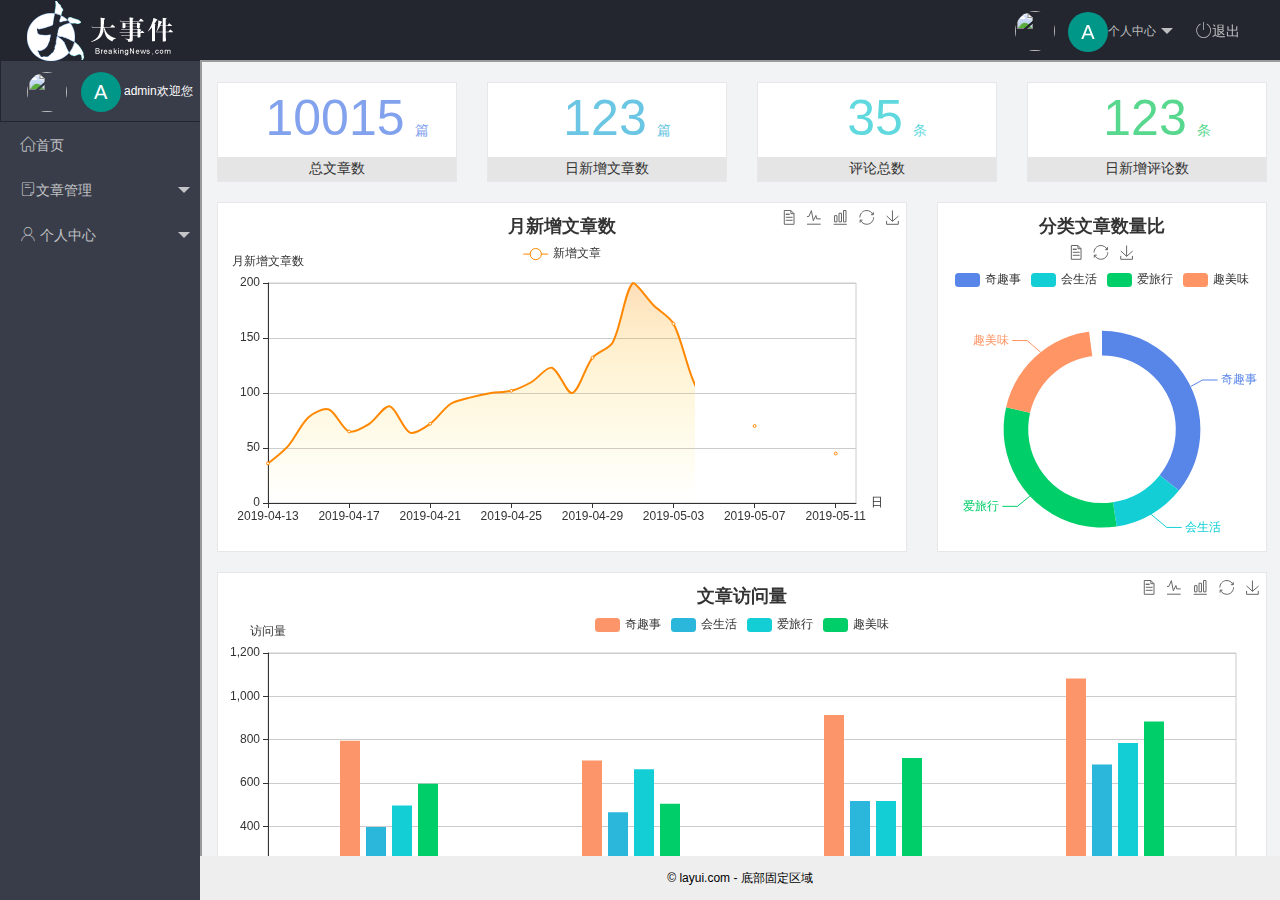
==== logined.html @ 342470a1 "第二天" ====
<!DOCTYPE html>
<html lang="en">

<head>
    <meta charset="UTF-8">
    <meta name="viewport" content="width=device-width, initial-scale=1.0">
    <title>Document</title>
    <link rel="stylesheet" href="/assets/lib/layui/css/layui.css">
    <link rel="stylesheet" href="/assets/css/index.css">
    <link rel="stylesheet" href="/assets/fonts/iconfont.css">
</head>

<body class="layui-layout-body">
    <div class="layui-layout layui-layout-admin">
        <div class="layui-header">
            <div class="layui-logo"><img src="/assets/images/logo.png" alt="" srcset=""></div>
            <!-- 头部区域（可配合layui已有的水平导航） -->
            <ul class="layui-nav layui-layout-right">
                <li class="layui-nav-item">
                    <a href="javascript:;" class="userinfo">
                        <img src="http://t.cn/RCzsdCq" class="layui-nav-img">
                        <span class="text-avtar">A</span>个人中心
                    </a>
                    <dl class="layui-nav-child">
                        <dd><a href="">基本资料</a></dd>
                        <dd><a href="">更改头像</a></dd>
                        <dd><a href="">更改密码</a></dd>
                    </dl>
                </li>
                <li class="layui-nav-item"><a class="btnEd" href="javascript:;"><span
                            class="iconfont icon-tuichu"></span>退出</a>
                </li>
            </ul>
        </div>

        <div class="layui-side layui-bg-black">
            <div class="layui-side-scroll">
                <!-- 个人信息 -->
                <div class="userinfo">
                    <img src="http://t.cn/RCzsdCq" class="layui-nav-img">
                    <span class="text-avtar">A</span>
                    <span class="welC">admin欢迎您</span>
                </div>
                <!-- 左侧导航区域（可配合layui已有的垂直导航） -->
                <ul class="layui-nav layui-nav-tree" lay-shrink="all">

                    <li class="layui-nav-item"><a href="/home/dashboard.html" target="fm"><span
                                class="iconfont icon-home"></span>首页</a>
                    </li>
                    <!-- layui-nav-itemed自动展开的类 -->
                    <li class="layui-nav-item">
                        <a class="" href="javascript:;"><span class="iconfont icon-16"></span>文章管理</a>
                        <dl class="layui-nav-child">
                            <dd><a href="javascript:;"><i class="layui-icon layui-icon-app"></i>文章类别</a></dd>
                            <dd><a href="javascript:;"><i class="layui-icon layui-icon-app"></i>文章列表</a></dd>
                            <dd><a href="javascript:;"><i class="layui-icon layui-icon-app"></i>发布文章</a></dd>
                        </dl>
                    </li>
                    <li class="layui-nav-item">
                        <a href="javascript:;"> <span class="iconfont icon-user"></span> 个人中心</a>
                        <dl class="layui-nav-child">
                            <dd><a href="javascript:;"><i class="layui-icon layui-icon-app"></i>基本资料</a></dd>
                            <dd><a href="javascript:;"><i class="layui-icon layui-icon-app"></i>更改头像</a></dd>
                            <dd><a href="javascript:;"><i class="layui-icon layui-icon-app"></i>重置密码</a></dd>
                        </dl>
                    </li>

                </ul>
            </div>
        </div>

        <div class="layui-body">
            <!-- 内容主体区域 -->
            <iframe class="ifname" src="/home/dashboard.html" name="fm"></iframe>
        </div>

        <div class="layui-footer">
            <!-- 底部固定区域 -->
            © layui.com - 底部固定区域
        </div>
    </div>
    <!--  -->
    <script src="/assets/lib/layui/layui.all.js"></script>
    <script src="/assets/lib/jquery.js"></script>
    <script src="/assets/js/baseApi.js"></script>
    <script src="/assets/js/index.js"></script>
</body>

</html>
---- assets/lib/layui/css/layui.css ----
/** layui-v2.5.5 MIT License By https://www.layui.com */
 .layui-inline,img{display:inline-block;vertical-align:middle}h1,h2,h3,h4,h5,h6{font-weight:400}.layui-edge,.layui-header,.layui-inline,.layui-main{position:relative}.layui-body,.layui-edge,.layui-elip{overflow:hidden}.layui-btn,.layui-edge,.layui-inline,img{vertical-align:middle}.layui-btn,.layui-disabled,.layui-icon,.layui-unselect{-moz-user-select:none;-webkit-user-select:none;-ms-user-select:none}.layui-elip,.layui-form-checkbox span,.layui-form-pane .layui-form-label{text-overflow:ellipsis;white-space:nowrap}.layui-breadcrumb,.layui-tree-btnGroup{visibility:hidden}blockquote,body,button,dd,div,dl,dt,form,h1,h2,h3,h4,h5,h6,input,li,ol,p,pre,td,textarea,th,ul{margin:0;padding:0;-webkit-tap-highlight-color:rgba(0,0,0,0)}a:active,a:hover{outline:0}img{border:none}li{list-style:none}table{border-collapse:collapse;border-spacing:0}h4,h5,h6{font-size:100%}button,input,optgroup,option,select,textarea{font-family:inherit;font-size:inherit;font-style:inherit;font-weight:inherit;outline:0}pre{white-space:pre-wrap;white-space:-moz-pre-wrap;white-space:-pre-wrap;white-space:-o-pre-wrap;word-wrap:break-word}body{line-height:24px;font:14px Helvetica Neue,Helvetica,PingFang SC,Tahoma,Arial,sans-serif}hr{height:1px;margin:10px 0;border:0;clear:both}a{color:#333;text-decoration:none}a:hover{color:#777}a cite{font-style:normal;*cursor:pointer}.layui-border-box,.layui-border-box *{box-sizing:border-box}.layui-box,.layui-box *{box-sizing:content-box}.layui-clear{clear:both;*zoom:1}.layui-clear:after{content:'\20';clear:both;*zoom:1;display:block;height:0}.layui-inline{*display:inline;*zoom:1}.layui-edge{display:inline-block;width:0;height:0;border-width:6px;border-style:dashed;border-color:transparent}.layui-edge-top{top:-4px;border-bottom-color:#999;border-bottom-style:solid}.layui-edge-right{border-left-color:#999;border-left-style:solid}.layui-edge-bottom{top:2px;border-top-color:#999;border-top-style:solid}.layui-edge-left{border-right-color:#999;border-right-style:solid}.layui-disabled,.layui-disabled:hover{color:#d2d2d2!important;cursor:not-allowed!important}.layui-circle{border-radius:100%}.layui-show{display:block!important}.layui-hide{display:none!important}@font-face{font-family:layui-icon;src:url(../font/iconfont.eot?v=250);src:url(../font/iconfont.eot?v=250#iefix) format('embedded-opentype'),url(../font/iconfont.woff2?v=250) format('woff2'),url(../font/iconfont.woff?v=250) format('woff'),url(../font/iconfont.ttf?v=250) format('truetype'),url(../font/iconfont.svg?v=250#layui-icon) format('svg')}.layui-icon{font-family:layui-icon!important;font-size:16px;font-style:normal;-webkit-font-smoothing:antialiased;-moz-osx-font-smoothing:grayscale}.layui-icon-reply-fill:before{content:"\e611"}.layui-icon-set-fill:before{content:"\e614"}.layui-icon-menu-fill:before{content:"\e60f"}.layui-icon-search:before{content:"\e615"}.layui-icon-share:before{content:"\e641"}.layui-icon-set-sm:before{content:"\e620"}.layui-icon-engine:before{content:"\e628"}.layui-icon-close:before{content:"\1006"}.layui-icon-close-fill:before{content:"\1007"}.layui-icon-chart-screen:before{content:"\e629"}.layui-icon-star:before{content:"\e600"}.layui-icon-circle-dot:before{content:"\e617"}.layui-icon-chat:before{content:"\e606"}.layui-icon-release:before{content:"\e609"}.layui-icon-list:before{content:"\e60a"}.layui-icon-chart:before{content:"\e62c"}.layui-icon-ok-circle:before{content:"\1005"}.layui-icon-layim-theme:before{content:"\e61b"}.layui-icon-table:before{content:"\e62d"}.layui-icon-right:before{content:"\e602"}.layui-icon-left:before{content:"\e603"}.layui-icon-cart-simple:before{content:"\e698"}.layui-icon-face-cry:before{content:"\e69c"}.layui-icon-face-smile:before{content:"\e6af"}.layui-icon-survey:before{content:"\e6b2"}.layui-icon-tree:before{content:"\e62e"}.layui-icon-upload-circle:before{content:"\e62f"}.layui-icon-add-circle:before{content:"\e61f"}.layui-icon-download-circle:before{content:"\e601"}.layui-icon-templeate-1:before{content:"\e630"}.layui-icon-util:before{content:"\e631"}.layui-icon-face-surprised:before{content:"\e664"}.layui-icon-edit:before{content:"\e642"}.layui-icon-speaker:before{content:"\e645"}.layui-icon-down:before{content:"\e61a"}.layui-icon-file:before{content:"\e621"}.layui-icon-layouts:before{content:"\e632"}.layui-icon-rate-half:before{content:"\e6c9"}.layui-icon-add-circle-fine:before{content:"\e608"}.layui-icon-prev-circle:before{content:"\e633"}.layui-icon-read:before{content:"\e705"}.layui-icon-404:before{content:"\e61c"}.layui-icon-carousel:before{content:"\e634"}.layui-icon-help:before{content:"\e607"}.layui-icon-code-circle:before{content:"\e635"}.layui-icon-water:before{content:"\e636"}.layui-icon-username:before{content:"\e66f"}.layui-icon-find-fill:before{content:"\e670"}.layui-icon-about:before{content:"\e60b"}.layui-icon-location:before{content:"\e715"}.layui-icon-up:before{content:"\e619"}.layui-icon-pause:before{content:"\e651"}.layui-icon-date:before{content:"\e637"}.layui-icon-layim-uploadfile:before{content:"\e61d"}.layui-icon-delete:before{content:"\e640"}.layui-icon-play:before{content:"\e652"}.layui-icon-top:before{content:"\e604"}.layui-icon-friends:before{content:"\e612"}.layui-icon-refresh-3:before{content:"\e9aa"}.layui-icon-ok:before{content:"\e605"}.layui-icon-layer:before{content:"\e638"}.layui-icon-face-smile-fine:before{content:"\e60c"}.layui-icon-dollar:before{content:"\e659"}.layui-icon-group:before{content:"\e613"}.layui-icon-layim-download:before{content:"\e61e"}.layui-icon-picture-fine:before{content:"\e60d"}.layui-icon-link:before{content:"\e64c"}.layui-icon-diamond:before{content:"\e735"}.layui-icon-log:before{content:"\e60e"}.layui-icon-rate-solid:before{content:"\e67a"}.layui-icon-fonts-del:before{content:"\e64f"}.layui-icon-unlink:before{content:"\e64d"}.layui-icon-fonts-clear:before{content:"\e639"}.layui-icon-triangle-r:before{content:"\e623"}.layui-icon-circle:before{content:"\e63f"}.layui-icon-radio:before{content:"\e643"}.layui-icon-align-center:before{content:"\e647"}.layui-icon-align-right:before{content:"\e648"}.layui-icon-align-left:before{content:"\e649"}.layui-icon-loading-1:before{content:"\e63e"}.layui-icon-return:before{content:"\e65c"}.layui-icon-fonts-strong:before{content:"\e62b"}.layui-icon-upload:before{content:"\e67c"}.layui-icon-dialogue:before{content:"\e63a"}.layui-icon-video:before{content:"\e6ed"}.layui-icon-headset:before{content:"\e6fc"}.layui-icon-cellphone-fine:before{content:"\e63b"}.layui-icon-add-1:before{content:"\e654"}.layui-icon-face-smile-b:before{content:"\e650"}.layui-icon-fonts-html:before{content:"\e64b"}.layui-icon-form:before{content:"\e63c"}.layui-icon-cart:before{content:"\e657"}.layui-icon-camera-fill:before{content:"\e65d"}.layui-icon-tabs:before{content:"\e62a"}.layui-icon-fonts-code:before{content:"\e64e"}.layui-icon-fire:before{content:"\e756"}.layui-icon-set:before{content:"\e716"}.layui-icon-fonts-u:before{content:"\e646"}.layui-icon-triangle-d:before{content:"\e625"}.layui-icon-tips:before{content:"\e702"}.layui-icon-picture:before{content:"\e64a"}.layui-icon-more-vertical:before{content:"\e671"}.layui-icon-flag:before{content:"\e66c"}.layui-icon-loading:before{content:"\e63d"}.layui-icon-fonts-i:before{content:"\e644"}.layui-icon-refresh-1:before{content:"\e666"}.layui-icon-rmb:before{content:"\e65e"}.layui-icon-home:before{content:"\e68e"}.layui-icon-user:before{content:"\e770"}.layui-icon-notice:before{content:"\e667"}.layui-icon-login-weibo:before{content:"\e675"}.layui-icon-voice:before{content:"\e688"}.layui-icon-upload-drag:before{content:"\e681"}.layui-icon-login-qq:before{content:"\e676"}.layui-icon-snowflake:before{content:"\e6b1"}.layui-icon-file-b:before{content:"\e655"}.layui-icon-template:before{content:"\e663"}.layui-icon-auz:before{content:"\e672"}.layui-icon-console:before{content:"\e665"}.layui-icon-app:before{content:"\e653"}.layui-icon-prev:before{content:"\e65a"}.layui-icon-website:before{content:"\e7ae"}.layui-icon-next:before{content:"\e65b"}.layui-icon-component:before{content:"\e857"}.layui-icon-more:before{content:"\e65f"}.layui-icon-login-wechat:before{content:"\e677"}.layui-icon-shrink-right:before{content:"\e668"}.layui-icon-spread-left:before{content:"\e66b"}.layui-icon-camera:before{content:"\e660"}.layui-icon-note:before{content:"\e66e"}.layui-icon-refresh:before{content:"\e669"}.layui-icon-female:before{content:"\e661"}.layui-icon-male:before{content:"\e662"}.layui-icon-password:before{content:"\e673"}.layui-icon-senior:before{content:"\e674"}.layui-icon-theme:before{content:"\e66a"}.layui-icon-tread:before{content:"\e6c5"}.layui-icon-praise:before{content:"\e6c6"}.layui-icon-star-fill:before{content:"\e658"}.layui-icon-rate:before{content:"\e67b"}.layui-icon-template-1:before{content:"\e656"}.layui-icon-vercode:before{content:"\e679"}.layui-icon-cellphone:before{content:"\e678"}.layui-icon-screen-full:before{content:"\e622"}.layui-icon-screen-restore:before{content:"\e758"}.layui-icon-cols:before{content:"\e610"}.layui-icon-export:before{content:"\e67d"}.layui-icon-print:before{content:"\e66d"}.layui-icon-slider:before{content:"\e714"}.layui-icon-addition:before{content:"\e624"}.layui-icon-subtraction:before{content:"\e67e"}.layui-icon-service:before{content:"\e626"}.layui-icon-transfer:before{content:"\e691"}.layui-main{width:1140px;margin:0 auto}.layui-header{z-index:1000;height:60px}.layui-header a:hover{transition:all .5s;-webkit-transition:all .5s}.layui-side{position:fixed;left:0;top:0;bottom:0;z-index:999;width:200px;overflow-x:hidden}.layui-side-scroll{position:relative;width:220px;height:100%;overflow-x:hidden}.layui-body{position:absolute;left:200px;right:0;top:0;bottom:0;z-index:998;width:auto;overflow-y:auto;box-sizing:border-box}.layui-layout-body{overflow:hidden}.layui-layout-admin .layui-header{background-color:#23262E}.layui-layout-admin .layui-side{top:60px;width:200px;overflow-x:hidden}.layui-layout-admin .layui-body{position:fixed;top:60px;bottom:44px}.layui-layout-admin .layui-main{width:auto;margin:0 15px}.layui-layout-admin .layui-footer{position:fixed;left:200px;right:0;bottom:0;height:44px;line-height:44px;padding:0 15px;background-color:#eee}.layui-layout-admin .layui-logo{position:absolute;left:0;top:0;width:200px;height:100%;line-height:60px;text-align:center;color:#009688;font-size:16px}.layui-layout-admin .layui-header .layui-nav{background:0 0}.layui-layout-left{position:absolute!important;left:200px;top:0}.layui-layout-right{position:absolute!important;right:0;top:0}.layui-container{position:relative;margin:0 auto;padding:0 15px;box-sizing:border-box}.layui-fluid{position:relative;margin:0 auto;padding:0 15px}.layui-row:after,.layui-row:before{content:'';display:block;clear:both}.layui-col-lg1,.layui-col-lg10,.layui-col-lg11,.layui-col-lg12,.layui-col-lg2,.layui-col-lg3,.layui-col-lg4,.layui-col-lg5,.layui-col-lg6,.layui-col-lg7,.layui-col-lg8,.layui-col-lg9,.layui-col-md1,.layui-col-md10,.layui-col-md11,.layui-col-md12,.layui-col-md2,.layui-col-md3,.layui-col-md4,.layui-col-md5,.layui-col-md6,.layui-col-md7,.layui-col-md8,.layui-col-md9,.layui-col-sm1,.layui-col-sm10,.layui-col-sm11,.layui-col-sm12,.layui-col-sm2,.layui-col-sm3,.layui-col-sm4,.layui-col-sm5,.layui-col-sm6,.layui-col-sm7,.layui-col-sm8,.layui-col-sm9,.layui-col-xs1,.layui-col-xs10,.layui-col-xs11,.layui-col-xs12,.layui-col-xs2,.layui-col-xs3,.layui-col-xs4,.layui-col-xs5,.layui-col-xs6,.layui-col-xs7,.layui-col-xs8,.layui-col-xs9{position:relative;display:block;box-sizing:border-box}.layui-col-xs1,.layui-col-xs10,.layui-col-xs11,.layui-col-xs12,.layui-col-xs2,.layui-col-xs3,.layui-col-xs4,.layui-col-xs5,.layui-col-xs6,.layui-col-xs7,.layui-col-xs8,.layui-col-xs9{float:left}.layui-col-xs1{width:8.33333333%}.layui-col-xs2{width:16.66666667%}.layui-col-xs3{width:25%}.layui-col-xs4{width:33.33333333%}.layui-col-xs5{width:41.66666667%}.layui-col-xs6{width:50%}.layui-col-xs7{width:58.33333333%}.layui-col-xs8{width:66.66666667%}.layui-col-xs9{width:75%}.layui-col-xs10{width:83.33333333%}.layui-col-xs11{width:91.66666667%}.layui-col-xs12{width:100%}.layui-col-xs-offset1{margin-left:8.33333333%}.layui-col-xs-offset2{margin-left:16.66666667%}.layui-col-xs-offset3{margin-left:25%}.layui-col-xs-offset4{margin-left:33.33333333%}.layui-col-xs-offset5{margin-left:41.66666667%}.layui-col-xs-offset6{margin-left:50%}.layui-col-xs-offset7{margin-left:58.33333333%}.layui-col-xs-offset8{margin-left:66.66666667%}.layui-col-xs-offset9{margin-left:75%}.layui-col-xs-offset10{margin-left:83.33333333%}.layui-col-xs-offset11{margin-left:91.66666667%}.layui-col-xs-offset12{margin-left:100%}@media screen and (max-width:768px){.layui-hide-xs{display:none!important}.layui-show-xs-block{display:block!important}.layui-show-xs-inline{display:inline!important}.layui-show-xs-inline-block{display:inline-block!important}}@media screen and (min-width:768px){.layui-container{width:750px}.layui-hide-sm{display:none!important}.layui-show-sm-block{display:block!important}.layui-show-sm-inline{display:inline!important}.layui-show-sm-inline-block{display:inline-block!important}.layui-col-sm1,.layui-col-sm10,.layui-col-sm11,.layui-col-sm12,.layui-col-sm2,.layui-col-sm3,.layui-col-sm4,.layui-col-sm5,.layui-col-sm6,.layui-col-sm7,.layui-col-sm8,.layui-col-sm9{float:left}.layui-col-sm1{width:8.33333333%}.layui-col-sm2{width:16.66666667%}.layui-col-sm3{width:25%}.layui-col-sm4{width:33.33333333%}.layui-col-sm5{width:41.66666667%}.layui-col-sm6{width:50%}.layui-col-sm7{width:58.33333333%}.layui-col-sm8{width:66.66666667%}.layui-col-sm9{width:75%}.layui-col-sm10{width:83.33333333%}.layui-col-sm11{width:91.66666667%}.layui-col-sm12{width:100%}.layui-col-sm-offset1{margin-left:8.33333333%}.layui-col-sm-offset2{margin-left:16.66666667%}.layui-col-sm-offset3{margin-left:25%}.layui-col-sm-offset4{margin-left:33.33333333%}.layui-col-sm-offset5{margin-left:41.66666667%}.layui-col-sm-offset6{margin-left:50%}.layui-col-sm-offset7{margin-left:58.33333333%}.layui-col-sm-offset8{margin-left:66.66666667%}.layui-col-sm-offset9{margin-left:75%}.layui-col-sm-offset10{margin-left:83.33333333%}.layui-col-sm-offset11{margin-left:91.66666667%}.layui-col-sm-offset12{margin-left:100%}}@media screen and (min-width:992px){.layui-container{width:970px}.layui-hide-md{display:none!important}.layui-show-md-block{display:block!important}.layui-show-md-inline{display:inline!important}.layui-show-md-inline-block{display:inline-block!important}.layui-col-md1,.layui-col-md10,.layui-col-md11,.layui-col-md12,.layui-col-md2,.layui-col-md3,.layui-col-md4,.layui-col-md5,.layui-col-md6,.layui-col-md7,.layui-col-md8,.layui-col-md9{float:left}.layui-col-md1{width:8.33333333%}.layui-col-md2{width:16.66666667%}.layui-col-md3{width:25%}.layui-col-md4{width:33.33333333%}.layui-col-md5{width:41.66666667%}.layui-col-md6{width:50%}.layui-col-md7{width:58.33333333%}.layui-col-md8{width:66.66666667%}.layui-col-md9{width:75%}.layui-col-md10{width:83.33333333%}.layui-col-md11{width:91.66666667%}.layui-col-md12{width:100%}.layui-col-md-offset1{margin-left:8.33333333%}.layui-col-md-offset2{margin-left:16.66666667%}.layui-col-md-offset3{margin-left:25%}.layui-col-md-offset4{margin-left:33.33333333%}.layui-col-md-offset5{margin-left:41.66666667%}.layui-col-md-offset6{margin-left:50%}.layui-col-md-offset7{margin-left:58.33333333%}.layui-col-md-offset8{margin-left:66.66666667%}.layui-col-md-offset9{margin-left:75%}.layui-col-md-offset10{margin-left:83.33333333%}.layui-col-md-offset11{margin-left:91.66666667%}.layui-col-md-offset12{margin-left:100%}}@media screen and (min-width:1200px){.layui-container{width:1170px}.layui-hide-lg{display:none!important}.layui-show-lg-block{display:block!important}.layui-show-lg-inline{display:inline!important}.layui-show-lg-inline-block{display:inline-block!important}.layui-col-lg1,.layui-col-lg10,.layui-col-lg11,.layui-col-lg12,.layui-col-lg2,.layui-col-lg3,.layui-col-lg4,.layui-col-lg5,.layui-col-lg6,.layui-col-lg7,.layui-col-lg8,.layui-col-lg9{float:left}.layui-col-lg1{width:8.33333333%}.layui-col-lg2{width:16.66666667%}.layui-col-lg3{width:25%}.layui-col-lg4{width:33.33333333%}.layui-col-lg5{width:41.66666667%}.layui-col-lg6{width:50%}.layui-col-lg7{width:58.33333333%}.layui-col-lg8{width:66.66666667%}.layui-col-lg9{width:75%}.layui-col-lg10{width:83.33333333%}.layui-col-lg11{width:91.66666667%}.layui-col-lg12{width:100%}.layui-col-lg-offset1{margin-left:8.33333333%}.layui-col-lg-offset2{margin-left:16.66666667%}.layui-col-lg-offset3{margin-left:25%}.layui-col-lg-offset4{margin-left:33.33333333%}.layui-col-lg-offset5{margin-left:41.66666667%}.layui-col-lg-offset6{margin-left:50%}.layui-col-lg-offset7{margin-left:58.33333333%}.layui-col-lg-offset8{margin-left:66.66666667%}.layui-col-lg-offset9{margin-left:75%}.layui-col-lg-offset10{margin-left:83.33333333%}.layui-col-lg-offset11{margin-left:91.66666667%}.layui-col-lg-offset12{margin-left:100%}}.layui-col-space1{margin:-.5px}.layui-col-space1>*{padding:.5px}.layui-col-space3{margin:-1.5px}.layui-col-space3>*{padding:1.5px}.layui-col-space5{margin:-2.5px}.layui-col-space5>*{padding:2.5px}.layui-col-space8{margin:-3.5px}.layui-col-space8>*{padding:3.5px}.layui-col-space10{margin:-5px}.layui-col-space10>*{padding:5px}.layui-col-space12{margin:-6px}.layui-col-space12>*{padding:6px}.layui-col-space15{margin:-7.5px}.layui-col-space15>*{padding:7.5px}.layui-col-space18{margin:-9px}.layui-col-space18>*{padding:9px}.layui-col-space20{margin:-10px}.layui-col-space20>*{padding:10px}.layui-col-space22{margin:-11px}.layui-col-space22>*{padding:11px}.layui-col-space25{margin:-12.5px}.layui-col-space25>*{padding:12.5px}.layui-col-space30{margin:-15px}.layui-col-space30>*{padding:15px}.layui-btn,.layui-input,.layui-select,.layui-textarea,.layui-upload-button{outline:0;-webkit-appearance:none;transition:all .3s;-webkit-transition:all .3s;box-sizing:border-box}.layui-elem-quote{margin-bottom:10px;padding:15px;line-height:22px;border-left:5px solid #009688;border-radius:0 2px 2px 0;background-color:#f2f2f2}.layui-quote-nm{border-style:solid;border-width:1px 1px 1px 5px;background:0 0}.layui-elem-field{margin-bottom:10px;padding:0;border-width:1px;border-style:solid}.layui-elem-field legend{margin-left:20px;padding:0 10px;font-size:20px;font-weight:300}.layui-field-title{margin:10px 0 20px;border-width:1px 0 0}.layui-field-box{padding:10px 15px}.layui-field-title .layui-field-box{padding:10px 0}.layui-progress{position:relative;height:6px;border-radius:20px;background-color:#e2e2e2}.layui-progress-bar{position:absolute;left:0;top:0;width:0;max-width:100%;height:6px;border-radius:20px;text-align:right;background-color:#5FB878;transition:all .3s;-webkit-transition:all .3s}.layui-progress-big,.layui-progress-big .layui-progress-bar{height:18px;line-height:18px}.layui-progress-text{position:relative;top:-20px;line-height:18px;font-size:12px;color:#666}.layui-progress-big .layui-progress-text{position:static;padding:0 10px;color:#fff}.layui-collapse{border-width:1px;border-style:solid;border-radius:2px}.layui-colla-content,.layui-colla-item{border-top-width:1px;border-top-style:solid}.layui-colla-item:first-child{border-top:none}.layui-colla-title{position:relative;height:42px;line-height:42px;padding:0 15px 0 35px;color:#333;background-color:#f2f2f2;cursor:pointer;font-size:14px;overflow:hidden}.layui-colla-content{display:none;padding:10px 15px;line-height:22px;color:#666}.layui-colla-icon{position:absolute;left:15px;top:0;font-size:14px}.layui-card{margin-bottom:15px;border-radius:2px;background-color:#fff;box-shadow:0 1px 2px 0 rgba(0,0,0,.05)}.layui-card:last-child{margin-bottom:0}.layui-card-header{position:relative;height:42px;line-height:42px;padding:0 15px;border-bottom:1px solid #f6f6f6;color:#333;border-radius:2px 2px 0 0;font-size:14px}.layui-bg-black,.layui-bg-blue,.layui-bg-cyan,.layui-bg-green,.layui-bg-orange,.layui-bg-red{color:#fff!important}.layui-card-body{position:relative;padding:10px 15px;line-height:24px}.layui-card-body[pad15]{padding:15px}.layui-card-body[pad20]{padding:20px}.layui-card-body .layui-table{margin:5px 0}.layui-card .layui-tab{margin:0}.layui-panel-window{position:relative;padding:15px;border-radius:0;border-top:5px solid #E6E6E6;background-color:#fff}.layui-auxiliar-moving{position:fixed;left:0;right:0;top:0;bottom:0;width:100%;height:100%;background:0 0;z-index:9999999999}.layui-form-label,.layui-form-mid,.layui-form-select,.layui-input-block,.layui-input-inline,.layui-textarea{position:relative}.layui-bg-red{background-color:#FF5722!important}.layui-bg-orange{background-color:#FFB800!important}.layui-bg-green{background-color:#009688!important}.layui-bg-cyan{background-color:#2F4056!important}.layui-bg-blue{background-color:#1E9FFF!important}.layui-bg-black{background-color:#393D49!important}.layui-bg-gray{background-color:#eee!important;color:#666!important}.layui-badge-rim,.layui-colla-content,.layui-colla-item,.layui-collapse,.layui-elem-field,.layui-form-pane .layui-form-item[pane],.layui-form-pane .layui-form-label,.layui-input,.layui-layedit,.layui-layedit-tool,.layui-quote-nm,.layui-select,.layui-tab-bar,.layui-tab-card,.layui-tab-title,.layui-tab-title .layui-this:after,.layui-textarea{border-color:#e6e6e6}.layui-timeline-item:before,hr{background-color:#e6e6e6}.layui-text{line-height:22px;font-size:14px;color:#666}.layui-text h1,.layui-text h2,.layui-text h3{font-weight:500;color:#333}.layui-text h1{font-size:30px}.layui-text h2{font-size:24px}.layui-text h3{font-size:18px}.layui-text a:not(.layui-btn){color:#01AAED}.layui-text a:not(.layui-btn):hover{text-decoration:underline}.layui-text ul{padding:5px 0 5px 15px}.layui-text ul li{margin-top:5px;list-style-type:disc}.layui-text em,.layui-word-aux{color:#999!important;padding:0 5px!important}.layui-btn{display:inline-block;height:38px;line-height:38px;padding:0 18px;background-color:#009688;color:#fff;white-space:nowrap;text-align:center;font-size:14px;border:none;border-radius:2px;cursor:pointer}.layui-btn:hover{opacity:.8;filter:alpha(opacity=80);color:#fff}.layui-btn:active{opacity:1;filter:alpha(opacity=100)}.layui-btn+.layui-btn{margin-left:10px}.layui-btn-container{font-size:0}.layui-btn-container .layui-btn{margin-right:10px;margin-bottom:10px}.layui-btn-container .layui-btn+.layui-btn{margin-left:0}.layui-table .layui-btn-container .layui-btn{margin-bottom:9px}.layui-btn-radius{border-radius:100px}.layui-btn .layui-icon{margin-right:3px;font-size:18px;vertical-align:bottom;vertical-align:middle\9}.layui-btn-primary{border:1px solid #C9C9C9;background-color:#fff;color:#555}.layui-btn-primary:hover{border-color:#009688;color:#333}.layui-btn-normal{background-color:#1E9FFF}.layui-btn-warm{background-color:#FFB800}.layui-btn-danger{background-color:#FF5722}.layui-btn-checked{background-color:#5FB878}.layui-btn-disabled,.layui-btn-disabled:active,.layui-btn-disabled:hover{border:1px solid #e6e6e6;background-color:#FBFBFB;color:#C9C9C9;cursor:not-allowed;opacity:1}.layui-btn-lg{height:44px;line-height:44px;padding:0 25px;font-size:16px}.layui-btn-sm{height:30px;line-height:30px;padding:0 10px;font-size:12px}.layui-btn-sm i{font-size:16px!important}.layui-btn-xs{height:22px;line-height:22px;padding:0 5px;font-size:12px}.layui-btn-xs i{font-size:14px!important}.layui-btn-group{display:inline-block;vertical-align:middle;font-size:0}.layui-btn-group .layui-btn{margin-left:0!important;margin-right:0!important;border-left:1px solid rgba(255,255,255,.5);border-radius:0}.layui-btn-group .layui-btn-primary{border-left:none}.layui-btn-group .layui-btn-primary:hover{border-color:#C9C9C9;color:#009688}.layui-btn-group .layui-btn:first-child{border-left:none;border-radius:2px 0 0 2px}.layui-btn-group .layui-btn-primary:first-child{border-left:1px solid #c9c9c9}.layui-btn-group .layui-btn:last-child{border-radius:0 2px 2px 0}.layui-btn-group .layui-btn+.layui-btn{margin-left:0}.layui-btn-group+.layui-btn-group{margin-left:10px}.layui-btn-fluid{width:100%}.layui-input,.layui-select,.layui-textarea{height:38px;line-height:1.3;line-height:38px\9;border-width:1px;border-style:solid;background-color:#fff;border-radius:2px}.layui-input::-webkit-input-placeholder,.layui-select::-webkit-input-placeholder,.layui-textarea::-webkit-input-placeholder{line-height:1.3}.layui-input,.layui-textarea{display:block;width:100%;padding-left:10px}.layui-input:hover,.layui-textarea:hover{border-color:#D2D2D2!important}.layui-input:focus,.layui-textarea:focus{border-color:#C9C9C9!important}.layui-textarea{min-height:100px;height:auto;line-height:20px;padding:6px 10px;resize:vertical}.layui-select{padding:0 10px}.layui-form input[type=checkbox],.layui-form input[type=radio],.layui-form select{display:none}.layui-form [lay-ignore]{display:initial}.layui-form-item{margin-bottom:15px;clear:both;*zoom:1}.layui-form-item:after{content:'\20';clear:both;*zoom:1;display:block;height:0}.layui-form-label{float:left;display:block;padding:9px 15px;width:80px;font-weight:400;line-height:20px;text-align:right}.layui-form-label-col{display:block;float:none;padding:9px 0;line-height:20px;text-align:left}.layui-form-item .layui-inline{margin-bottom:5px;margin-right:10px}.layui-input-block{margin-left:110px;min-height:36px}.layui-input-inline{display:inline-block;vertical-align:middle}.layui-form-item .layui-input-inline{float:left;width:190px;margin-right:10px}.layui-form-text .layui-input-inline{width:auto}.layui-form-mid{float:left;display:block;padding:9px 0!important;line-height:20px;margin-right:10px}.layui-form-danger+.layui-form-select .layui-input,.layui-form-danger:focus{border-color:#FF5722!important}.layui-form-select .layui-input{padding-right:30px;cursor:pointer}.layui-form-select .layui-edge{position:absolute;right:10px;top:50%;margin-top:-3px;cursor:pointer;border-width:6px;border-top-color:#c2c2c2;border-top-style:solid;transition:all .3s;-webkit-transition:all .3s}.layui-form-select dl{display:none;position:absolute;left:0;top:42px;padding:5px 0;z-index:899;min-width:100%;border:1px solid #d2d2d2;max-height:300px;overflow-y:auto;background-color:#fff;border-radius:2px;box-shadow:0 2px 4px rgba(0,0,0,.12);box-sizing:border-box}.layui-form-select dl dd,.layui-form-select dl dt{padding:0 10px;line-height:36px;white-space:nowrap;overflow:hidden;text-overflow:ellipsis}.layui-form-select dl dt{font-size:12px;color:#999}.layui-form-select dl dd{cursor:pointer}.layui-form-select dl dd:hover{background-color:#f2f2f2;-webkit-transition:.5s all;transition:.5s all}.layui-form-select .layui-select-group dd{padding-left:20px}.layui-form-select dl dd.layui-select-tips{padding-left:10px!important;color:#999}.layui-form-select dl dd.layui-this{background-color:#5FB878;color:#fff}.layui-form-checkbox,.layui-form-select dl dd.layui-disabled{background-color:#fff}.layui-form-selected dl{display:block}.layui-form-checkbox,.layui-form-checkbox *,.layui-form-switch{display:inline-block;vertical-align:middle}.layui-form-selected .layui-edge{margin-top:-9px;-webkit-transform:rotate(180deg);transform:rotate(180deg);margin-top:-3px\9}:root .layui-form-selected .layui-edge{margin-top:-9px\0/IE9}.layui-form-selectup dl{top:auto;bottom:42px}.layui-select-none{margin:5px 0;text-align:center;color:#999}.layui-select-disabled .layui-disabled{border-color:#eee!important}.layui-select-disabled .layui-edge{border-top-color:#d2d2d2}.layui-form-checkbox{position:relative;height:30px;line-height:30px;margin-right:10px;padding-right:30px;cursor:pointer;font-size:0;-webkit-transition:.1s linear;transition:.1s linear;box-sizing:border-box}.layui-form-checkbox span{padding:0 10px;height:100%;font-size:14px;border-radius:2px 0 0 2px;background-color:#d2d2d2;color:#fff;overflow:hidden}.layui-form-checkbox:hover span{background-color:#c2c2c2}.layui-form-checkbox i{position:absolute;right:0;top:0;width:30px;height:28px;border:1px solid #d2d2d2;border-left:none;border-radius:0 2px 2px 0;color:#fff;font-size:20px;text-align:center}.layui-form-checkbox:hover i{border-color:#c2c2c2;color:#c2c2c2}.layui-form-checked,.layui-form-checked:hover{border-color:#5FB878}.layui-form-checked span,.layui-form-checked:hover span{background-color:#5FB878}.layui-form-checked i,.layui-form-checked:hover i{color:#5FB878}.layui-form-item .layui-form-checkbox{margin-top:4px}.layui-form-checkbox[lay-skin=primary]{height:auto!important;line-height:normal!important;min-width:18px;min-height:18px;border:none!important;margin-right:0;padding-left:28px;padding-right:0;background:0 0}.layui-form-checkbox[lay-skin=primary] span{padding-left:0;padding-right:15px;line-height:18px;background:0 0;color:#666}.layui-form-checkbox[lay-skin=primary] i{right:auto;left:0;width:16px;height:16px;line-height:16px;border:1px solid #d2d2d2;font-size:12px;border-radius:2px;background-color:#fff;-webkit-transition:.1s linear;transition:.1s linear}.layui-form-checkbox[lay-skin=primary]:hover i{border-color:#5FB878;color:#fff}.layui-form-checked[lay-skin=primary] i{border-color:#5FB878!important;background-color:#5FB878;color:#fff}.layui-checkbox-disbaled[lay-skin=primary] span{background:0 0!important;color:#c2c2c2}.layui-checkbox-disbaled[lay-skin=primary]:hover i{border-color:#d2d2d2}.layui-form-item .layui-form-checkbox[lay-skin=primary]{margin-top:10px}.layui-form-switch{position:relative;height:22px;line-height:22px;min-width:35px;padding:0 5px;margin-top:8px;border:1px solid #d2d2d2;border-radius:20px;cursor:pointer;background-color:#fff;-webkit-transition:.1s linear;transition:.1s linear}.layui-form-switch i{position:absolute;left:5px;top:3px;width:16px;height:16px;border-radius:20px;background-color:#d2d2d2;-webkit-transition:.1s linear;transition:.1s linear}.layui-form-switch em{position:relative;top:0;width:25px;margin-left:21px;padding:0!important;text-align:center!important;color:#999!important;font-style:normal!important;font-size:12px}.layui-form-onswitch{border-color:#5FB878;background-color:#5FB878}.layui-checkbox-disbaled,.layui-checkbox-disbaled i{border-color:#e2e2e2!important}.layui-form-onswitch i{left:100%;margin-left:-21px;background-color:#fff}.layui-form-onswitch em{margin-left:5px;margin-right:21px;color:#fff!important}.layui-checkbox-disbaled span{background-color:#e2e2e2!important}.layui-checkbox-disbaled:hover i{color:#fff!important}[lay-radio]{display:none}.layui-form-radio,.layui-form-radio *{display:inline-block;vertical-align:middle}.layui-form-radio{line-height:28px;margin:6px 10px 0 0;padding-right:10px;cursor:pointer;font-size:0}.layui-form-radio *{font-size:14px}.layui-form-radio>i{margin-right:8px;font-size:22px;color:#c2c2c2}.layui-form-radio>i:hover,.layui-form-radioed>i{color:#5FB878}.layui-radio-disbaled>i{color:#e2e2e2!important}.layui-form-pane .layui-form-label{width:110px;padding:8px 15px;height:38px;line-height:20px;border-width:1px;border-style:solid;border-radius:2px 0 0 2px;text-align:center;background-color:#FBFBFB;overflow:hidden;box-sizing:border-box}.layui-form-pane .layui-input-inline{margin-left:-1px}.layui-form-pane .layui-input-block{margin-left:110px;left:-1px}.layui-form-pane .layui-input{border-radius:0 2px 2px 0}.layui-form-pane .layui-form-text .layui-form-label{float:none;width:100%;border-radius:2px;box-sizing:border-box;text-align:left}.layui-form-pane .layui-form-text .layui-input-inline{display:block;margin:0;top:-1px;clear:both}.layui-form-pane .layui-form-text .layui-input-block{margin:0;left:0;top:-1px}.layui-form-pane .layui-form-text .layui-textarea{min-height:100px;border-radius:0 0 2px 2px}.layui-form-pane .layui-form-checkbox{margin:4px 0 4px 10px}.layui-form-pane .layui-form-radio,.layui-form-pane .layui-form-switch{margin-top:6px;margin-left:10px}.layui-form-pane .layui-form-item[pane]{position:relative;border-width:1px;border-style:solid}.layui-form-pane .layui-form-item[pane] .layui-form-label{position:absolute;left:0;top:0;height:100%;border-width:0 1px 0 0}.layui-form-pane .layui-form-item[pane] .layui-input-inline{margin-left:110px}@media screen and (max-width:450px){.layui-form-item .layui-form-label{text-overflow:ellipsis;overflow:hidden;white-space:nowrap}.layui-form-item .layui-inline{display:block;margin-right:0;margin-bottom:20px;clear:both}.layui-form-item .layui-inline:after{content:'\20';clear:both;display:block;height:0}.layui-form-item .layui-input-inline{display:block;float:none;left:-3px;width:auto;margin:0 0 10px 112px}.layui-form-item .layui-input-inline+.layui-form-mid{margin-left:110px;top:-5px;padding:0}.layui-form-item .layui-form-checkbox{margin-right:5px;margin-bottom:5px}}.layui-layedit{border-width:1px;border-style:solid;border-radius:2px}.layui-layedit-tool{padding:3px 5px;border-bottom-width:1px;border-bottom-style:solid;font-size:0}.layedit-tool-fixed{position:fixed;top:0;border-top:1px solid #e2e2e2}.layui-layedit-tool .layedit-tool-mid,.layui-layedit-tool .layui-icon{display:inline-block;vertical-align:middle;text-align:center;font-size:14px}.layui-layedit-tool .layui-icon{position:relative;width:32px;height:30px;line-height:30px;margin:3px 5px;color:#777;cursor:pointer;border-radius:2px}.layui-layedit-tool .layui-icon:hover{color:#393D49}.layui-layedit-tool .layui-icon:active{color:#000}.layui-layedit-tool .layedit-tool-active{background-color:#e2e2e2;color:#000}.layui-layedit-tool .layui-disabled,.layui-layedit-tool .layui-disabled:hover{color:#d2d2d2;cursor:not-allowed}.layui-layedit-tool .layedit-tool-mid{width:1px;height:18px;margin:0 10px;background-color:#d2d2d2}.layedit-tool-html{width:50px!important;font-size:30px!important}.layedit-tool-b,.layedit-tool-code,.layedit-tool-help{font-size:16px!important}.layedit-tool-d,.layedit-tool-face,.layedit-tool-image,.layedit-tool-unlink{font-size:18px!important}.layedit-tool-image input{position:absolute;font-size:0;left:0;top:0;width:100%;height:100%;opacity:.01;filter:Alpha(opacity=1);cursor:pointer}.layui-layedit-iframe iframe{display:block;width:100%}#LAY_layedit_code{overflow:hidden}.layui-laypage{display:inline-block;*display:inline;*zoom:1;vertical-align:middle;margin:10px 0;font-size:0}.layui-laypage>a:first-child,.layui-laypage>a:first-child em{border-radius:2px 0 0 2px}.layui-laypage>a:last-child,.layui-laypage>a:last-child em{border-radius:0 2px 2px 0}.layui-laypage>:first-child{margin-left:0!important}.layui-laypage>:last-child{margin-right:0!important}.layui-laypage a,.layui-laypage button,.layui-laypage input,.layui-laypage select,.layui-laypage span{border:1px solid #e2e2e2}.layui-laypage a,.layui-laypage span{display:inline-block;*display:inline;*zoom:1;vertical-align:middle;padding:0 15px;height:28px;line-height:28px;margin:0 -1px 5px 0;background-color:#fff;color:#333;font-size:12px}.layui-flow-more a *,.layui-laypage input,.layui-table-view select[lay-ignore]{display:inline-block}.layui-laypage a:hover{color:#009688}.layui-laypage em{font-style:normal}.layui-laypage .layui-laypage-spr{color:#999;font-weight:700}.layui-laypage a{text-decoration:none}.layui-laypage .layui-laypage-curr{position:relative}.layui-laypage .layui-laypage-curr em{position:relative;color:#fff}.layui-laypage .layui-laypage-curr .layui-laypage-em{position:absolute;left:-1px;top:-1px;padding:1px;width:100%;height:100%;background-color:#009688}.layui-laypage-em{border-radius:2px}.layui-laypage-next em,.layui-laypage-prev em{font-family:Sim sun;font-size:16px}.layui-laypage .layui-laypage-count,.layui-laypage .layui-laypage-limits,.layui-laypage .layui-laypage-refresh,.layui-laypage .layui-laypage-skip{margin-left:10px;margin-right:10px;padding:0;border:none}.layui-laypage .layui-laypage-limits,.layui-laypage .layui-laypage-refresh{vertical-align:top}.layui-laypage .layui-laypage-refresh i{font-size:18px;cursor:pointer}.layui-laypage select{height:22px;padding:3px;border-radius:2px;cursor:pointer}.layui-laypage .layui-laypage-skip{height:30px;line-height:30px;color:#999}.layui-laypage button,.layui-laypage input{height:30px;line-height:30px;border-radius:2px;vertical-align:top;background-color:#fff;box-sizing:border-box}.layui-laypage input{width:40px;margin:0 10px;padding:0 3px;text-align:center}.layui-laypage input:focus,.layui-laypage select:focus{border-color:#009688!important}.layui-laypage button{margin-left:10px;padding:0 10px;cursor:pointer}.layui-table,.layui-table-view{margin:10px 0}.layui-flow-more{margin:10px 0;text-align:center;color:#999;font-size:14px}.layui-flow-more a{height:32px;line-height:32px}.layui-flow-more a *{vertical-align:top}.layui-flow-more a cite{padding:0 20px;border-radius:3px;background-color:#eee;color:#333;font-style:normal}.layui-flow-more a cite:hover{opacity:.8}.layui-flow-more a i{font-size:30px;color:#737383}.layui-table{width:100%;background-color:#fff;color:#666}.layui-table tr{transition:all .3s;-webkit-transition:all .3s}.layui-table th{text-align:left;font-weight:400}.layui-table tbody tr:hover,.layui-table thead tr,.layui-table-click,.layui-table-header,.layui-table-hover,.layui-table-mend,.layui-table-patch,.layui-table-tool,.layui-table-total,.layui-table-total tr,.layui-table[lay-even] tr:nth-child(even){background-color:#f2f2f2}.layui-table td,.layui-table th,.layui-table-col-set,.layui-table-fixed-r,.layui-table-grid-down,.layui-table-header,.layui-table-page,.layui-table-tips-main,.layui-table-tool,.layui-table-total,.layui-table-view,.layui-table[lay-skin=line],.layui-table[lay-skin=row]{border-width:1px;border-style:solid;border-color:#e6e6e6}.layui-table td,.layui-table th{position:relative;padding:9px 15px;min-height:20px;line-height:20px;font-size:14px}.layui-table[lay-skin=line] td,.layui-table[lay-skin=line] th{border-width:0 0 1px}.layui-table[lay-skin=row] td,.layui-table[lay-skin=row] th{border-width:0 1px 0 0}.layui-table[lay-skin=nob] td,.layui-table[lay-skin=nob] th{border:none}.layui-table img{max-width:100px}.layui-table[lay-size=lg] td,.layui-table[lay-size=lg] th{padding:15px 30px}.layui-table-view .layui-table[lay-size=lg] .layui-table-cell{height:40px;line-height:40px}.layui-table[lay-size=sm] td,.layui-table[lay-size=sm] th{font-size:12px;padding:5px 10px}.layui-table-view .layui-table[lay-size=sm] .layui-table-cell{height:20px;line-height:20px}.layui-table[lay-data]{display:none}.layui-table-box{position:relative;overflow:hidden}.layui-table-view .layui-table{position:relative;width:auto;margin:0}.layui-table-view .layui-table[lay-skin=line]{border-width:0 1px 0 0}.layui-table-view .layui-table[lay-skin=row]{border-width:0 0 1px}.layui-table-view .layui-table td,.layui-table-view .layui-table th{padding:5px 0;border-top:none;border-left:none}.layui-table-view .layui-table th.layui-unselect .layui-table-cell span{cursor:pointer}.layui-table-view .layui-table td{cursor:default}.layui-table-view .layui-table td[data-edit=text]{cursor:text}.layui-table-view .layui-form-checkbox[lay-skin=primary] i{width:18px;height:18px}.layui-table-view .layui-form-radio{line-height:0;padding:0}.layui-table-view .layui-form-radio>i{margin:0;font-size:20px}.layui-table-init{position:absolute;left:0;top:0;width:100%;height:100%;text-align:center;z-index:110}.layui-table-init .layui-icon{position:absolute;left:50%;top:50%;margin:-15px 0 0 -15px;font-size:30px;color:#c2c2c2}.layui-table-header{border-width:0 0 1px;overflow:hidden}.layui-table-header .layui-table{margin-bottom:-1px}.layui-table-tool .layui-inline[lay-event]{position:relative;width:26px;height:26px;padding:5px;line-height:16px;margin-right:10px;text-align:center;color:#333;border:1px solid #ccc;cursor:pointer;-webkit-transition:.5s all;transition:.5s all}.layui-table-tool .layui-inline[lay-event]:hover{border:1px solid #999}.layui-table-tool-temp{padding-right:120px}.layui-table-tool-self{position:absolute;right:17px;top:10px}.layui-table-tool .layui-table-tool-self .layui-inline[lay-event]{margin:0 0 0 10px}.layui-table-tool-panel{position:absolute;top:29px;left:-1px;padding:5px 0;min-width:150px;min-height:40px;border:1px solid #d2d2d2;text-align:left;overflow-y:auto;background-color:#fff;box-shadow:0 2px 4px rgba(0,0,0,.12)}.layui-table-cell,.layui-table-tool-panel li{overflow:hidden;text-overflow:ellipsis;white-space:nowrap}.layui-table-tool-panel li{padding:0 10px;line-height:30px;-webkit-transition:.5s all;transition:.5s all}.layui-table-tool-panel li .layui-form-checkbox[lay-skin=primary]{width:100%;padding-left:28px}.layui-table-tool-panel li:hover{background-color:#f2f2f2}.layui-table-tool-panel li .layui-form-checkbox[lay-skin=primary] i{position:absolute;left:0;top:0}.layui-table-tool-panel li .layui-form-checkbox[lay-skin=primary] span{padding:0}.layui-table-tool .layui-table-tool-self .layui-table-tool-panel{left:auto;right:-1px}.layui-table-col-set{position:absolute;right:0;top:0;width:20px;height:100%;border-width:0 0 0 1px;background-color:#fff}.layui-table-sort{width:10px;height:20px;margin-left:5px;cursor:pointer!important}.layui-table-sort .layui-edge{position:absolute;left:5px;border-width:5px}.layui-table-sort .layui-table-sort-asc{top:3px;border-top:none;border-bottom-style:solid;border-bottom-color:#b2b2b2}.layui-table-sort .layui-table-sort-asc:hover{border-bottom-color:#666}.layui-table-sort .layui-table-sort-desc{bottom:5px;border-bottom:none;border-top-style:solid;border-top-color:#b2b2b2}.layui-table-sort .layui-table-sort-desc:hover{border-top-color:#666}.layui-table-sort[lay-sort=asc] .layui-table-sort-asc{border-bottom-color:#000}.layui-table-sort[lay-sort=desc] .layui-table-sort-desc{border-top-color:#000}.layui-table-cell{height:28px;line-height:28px;padding:0 15px;position:relative;box-sizing:border-box}.layui-table-cell .layui-form-checkbox[lay-skin=primary]{top:-1px;padding:0}.layui-table-cell .layui-table-link{color:#01AAED}.laytable-cell-checkbox,.laytable-cell-numbers,.laytable-cell-radio,.laytable-cell-space{padding:0;text-align:center}.layui-table-body{position:relative;overflow:auto;margin-right:-1px;margin-bottom:-1px}.layui-table-body .layui-none{line-height:26px;padding:15px;text-align:center;color:#999}.layui-table-fixed{position:absolute;left:0;top:0;z-index:101}.layui-table-fixed .layui-table-body{overflow:hidden}.layui-table-fixed-l{box-shadow:0 -1px 8px rgba(0,0,0,.08)}.layui-table-fixed-r{left:auto;right:-1px;border-width:0 0 0 1px;box-shadow:-1px 0 8px rgba(0,0,0,.08)}.layui-table-fixed-r .layui-table-header{position:relative;overflow:visible}.layui-table-mend{position:absolute;right:-49px;top:0;height:100%;width:50px}.layui-table-tool{position:relative;z-index:890;width:100%;min-height:50px;line-height:30px;padding:10px 15px;border-width:0 0 1px}.layui-table-tool .layui-btn-container{margin-bottom:-10px}.layui-table-page,.layui-table-total{border-width:1px 0 0;margin-bottom:-1px;overflow:hidden}.layui-table-page{position:relative;width:100%;padding:7px 7px 0;height:41px;font-size:12px;white-space:nowrap}.layui-table-page>div{height:26px}.layui-table-page .layui-laypage{margin:0}.layui-table-page .layui-laypage a,.layui-table-page .layui-laypage span{height:26px;line-height:26px;margin-bottom:10px;border:none;background:0 0}.layui-table-page .layui-laypage a,.layui-table-page .layui-laypage span.layui-laypage-curr{padding:0 12px}.layui-table-page .layui-laypage span{margin-left:0;padding:0}.layui-table-page .layui-laypage .layui-laypage-prev{margin-left:-7px!important}.layui-table-page .layui-laypage .layui-laypage-curr .layui-laypage-em{left:0;top:0;padding:0}.layui-table-page .layui-laypage button,.layui-table-page .layui-laypage input{height:26px;line-height:26px}.layui-table-page .layui-laypage input{width:40px}.layui-table-page .layui-laypage button{padding:0 10px}.layui-table-page select{height:18px}.layui-table-patch .layui-table-cell{padding:0;width:30px}.layui-table-edit{position:absolute;left:0;top:0;width:100%;height:100%;padding:0 14px 1px;border-radius:0;box-shadow:1px 1px 20px rgba(0,0,0,.15)}.layui-table-edit:focus{border-color:#5FB878!important}select.layui-table-edit{padding:0 0 0 10px;border-color:#C9C9C9}.layui-table-view .layui-form-checkbox,.layui-table-view .layui-form-radio,.layui-table-view .layui-form-switch{top:0;margin:0;box-sizing:content-box}.layui-table-view .layui-form-checkbox{top:-1px;height:26px;line-height:26px}.layui-table-view .layui-form-checkbox i{height:26px}.layui-table-grid .layui-table-cell{overflow:visible}.layui-table-grid-down{position:absolute;top:0;right:0;width:26px;height:100%;padding:5px 0;border-width:0 0 0 1px;text-align:center;background-color:#fff;color:#999;cursor:pointer}.layui-table-grid-down .layui-icon{position:absolute;top:50%;left:50%;margin:-8px 0 0 -8px}.layui-table-grid-down:hover{background-color:#fbfbfb}body .layui-table-tips .layui-layer-content{background:0 0;padding:0;box-shadow:0 1px 6px rgba(0,0,0,.12)}.layui-table-tips-main{margin:-44px 0 0 -1px;max-height:150px;padding:8px 15px;font-size:14px;overflow-y:scroll;background-color:#fff;color:#666}.layui-table-tips-c{position:absolute;right:-3px;top:-13px;width:20px;height:20px;padding:3px;cursor:pointer;background-color:#666;border-radius:50%;color:#fff}.layui-table-tips-c:hover{background-color:#777}.layui-table-tips-c:before{position:relative;right:-2px}.layui-upload-file{display:none!important;opacity:.01;filter:Alpha(opacity=1)}.layui-upload-drag,.layui-upload-form,.layui-upload-wrap{display:inline-block}.layui-upload-list{margin:10px 0}.layui-upload-choose{padding:0 10px;color:#999}.layui-upload-drag{position:relative;padding:30px;border:1px dashed #e2e2e2;background-color:#fff;text-align:center;cursor:pointer;color:#999}.layui-upload-drag .layui-icon{font-size:50px;color:#009688}.layui-upload-drag[lay-over]{border-color:#009688}.layui-upload-iframe{position:absolute;width:0;height:0;border:0;visibility:hidden}.layui-upload-wrap{position:relative;vertical-align:middle}.layui-upload-wrap .layui-upload-file{display:block!important;position:absolute;left:0;top:0;z-index:10;font-size:100px;width:100%;height:100%;opacity:.01;filter:Alpha(opacity=1);cursor:pointer}.layui-transfer-active,.layui-transfer-box{display:inline-block;vertical-align:middle}.layui-transfer-box,.layui-transfer-header,.layui-transfer-search{border-width:0;border-style:solid;border-color:#e6e6e6}.layui-transfer-box{position:relative;border-width:1px;width:200px;height:360px;border-radius:2px;background-color:#fff}.layui-transfer-box .layui-form-checkbox{width:100%;margin:0!important}.layui-transfer-header{height:38px;line-height:38px;padding:0 10px;border-bottom-width:1px}.layui-transfer-search{position:relative;padding:10px;border-bottom-width:1px}.layui-transfer-search .layui-input{height:32px;padding-left:30px;font-size:12px}.layui-transfer-search .layui-icon-search{position:absolute;left:20px;top:50%;margin-top:-8px;color:#666}.layui-transfer-active{margin:0 15px}.layui-transfer-active .layui-btn{display:block;margin:0;padding:0 15px;background-color:#5FB878;border-color:#5FB878;color:#fff}.layui-transfer-active .layui-btn-disabled{background-color:#FBFBFB;border-color:#e6e6e6;color:#C9C9C9}.layui-transfer-active .layui-btn:first-child{margin-bottom:15px}.layui-transfer-active .layui-btn .layui-icon{margin:0;font-size:14px!important}.layui-transfer-data{padding:5px 0;overflow:auto}.layui-transfer-data li{height:32px;line-height:32px;padding:0 10px}.layui-transfer-data li:hover{background-color:#f2f2f2;transition:.5s all}.layui-transfer-data .layui-none{padding:15px 10px;text-align:center;color:#999}.layui-nav{position:relative;padding:0 20px;background-color:#393D49;color:#fff;border-radius:2px;font-size:0;box-sizing:border-box}.layui-nav *{font-size:14px}.layui-nav .layui-nav-item{position:relative;display:inline-block;*display:inline;*zoom:1;vertical-align:middle;line-height:60px}.layui-nav .layui-nav-item a{display:block;padding:0 20px;color:#fff;color:rgba(255,255,255,.7);transition:all .3s;-webkit-transition:all .3s}.layui-nav .layui-this:after,.layui-nav-bar,.layui-nav-tree .layui-nav-itemed:after{position:absolute;left:0;top:0;width:0;height:5px;background-color:#5FB878;transition:all .2s;-webkit-transition:all .2s}.layui-nav-bar{z-index:1000}.layui-nav .layui-nav-item a:hover,.layui-nav .layui-this a{color:#fff}.layui-nav .layui-this:after{content:'';top:auto;bottom:0;width:100%}.layui-nav-img{width:30px;height:30px;margin-right:10px;border-radius:50%}.layui-nav .layui-nav-more{content:'';width:0;height:0;border-style:solid dashed dashed;border-color:#fff transparent transparent;overflow:hidden;cursor:pointer;transition:all .2s;-webkit-transition:all .2s;position:absolute;top:50%;right:3px;margin-top:-3px;border-width:6px;border-top-color:rgba(255,255,255,.7)}.layui-nav .layui-nav-mored,.layui-nav-itemed>a .layui-nav-more{margin-top:-9px;border-style:dashed dashed solid;border-color:transparent transparent #fff}.layui-nav-child{display:none;position:absolute;left:0;top:65px;min-width:100%;line-height:36px;padding:5px 0;box-shadow:0 2px 4px rgba(0,0,0,.12);border:1px solid #d2d2d2;background-color:#fff;z-index:100;border-radius:2px;white-space:nowrap}.layui-nav .layui-nav-child a{color:#333}.layui-nav .layui-nav-child a:hover{background-color:#f2f2f2;color:#000}.layui-nav-child dd{position:relative}.layui-nav .layui-nav-child dd.layui-this a,.layui-nav-child dd.layui-this{background-color:#5FB878;color:#fff}.layui-nav-child dd.layui-this:after{display:none}.layui-nav-tree{width:200px;padding:0}.layui-nav-tree .layui-nav-item{display:block;width:100%;line-height:45px}.layui-nav-tree .layui-nav-item a{position:relative;height:45px;line-height:45px;text-overflow:ellipsis;overflow:hidden;white-space:nowrap}.layui-nav-tree .layui-nav-item a:hover{background-color:#4E5465}.layui-nav-tree .layui-nav-bar{width:5px;height:0;background-color:#009688}.layui-nav-tree .layui-nav-child dd.layui-this,.layui-nav-tree .layui-nav-child dd.layui-this a,.layui-nav-tree .layui-this,.layui-nav-tree .layui-this>a,.layui-nav-tree .layui-this>a:hover{background-color:#009688;color:#fff}.layui-nav-tree .layui-this:after{display:none}.layui-nav-itemed>a,.layui-nav-tree .layui-nav-title a,.layui-nav-tree .layui-nav-title a:hover{color:#fff!important}.layui-nav-tree .layui-nav-child{position:relative;z-index:0;top:0;border:none;box-shadow:none}.layui-nav-tree .layui-nav-child a{height:40px;line-height:40px;color:#fff;color:rgba(255,255,255,.7)}.layui-nav-tree .layui-nav-child,.layui-nav-tree .layui-nav-child a:hover{background:0 0;color:#fff}.layui-nav-tree .layui-nav-more{right:10px}.layui-nav-itemed>.layui-nav-child{display:block;padding:0;background-color:rgba(0,0,0,.3)!important}.layui-nav-itemed>.layui-nav-child>.layui-this>.layui-nav-child{display:block}.layui-nav-side{position:fixed;top:0;bottom:0;left:0;overflow-x:hidden;z-index:999}.layui-bg-blue .layui-nav-bar,.layui-bg-blue .layui-nav-itemed:after,.layui-bg-blue .layui-this:after{background-color:#93D1FF}.layui-bg-blue .layui-nav-child dd.layui-this{background-color:#1E9FFF}.layui-bg-blue .layui-nav-itemed>a,.layui-nav-tree.layui-bg-blue .layui-nav-title a,.layui-nav-tree.layui-bg-blue .layui-nav-title a:hover{background-color:#007DDB!important}.layui-breadcrumb{font-size:0}.layui-breadcrumb>*{font-size:14px}.layui-breadcrumb a{color:#999!important}.layui-breadcrumb a:hover{color:#5FB878!important}.layui-breadcrumb a cite{color:#666;font-style:normal}.layui-breadcrumb span[lay-separator]{margin:0 10px;color:#999}.layui-tab{margin:10px 0;text-align:left!important}.layui-tab[overflow]>.layui-tab-title{overflow:hidden}.layui-tab-title{position:relative;left:0;height:40px;white-space:nowrap;font-size:0;border-bottom-width:1px;border-bottom-style:solid;transition:all .2s;-webkit-transition:all .2s}.layui-tab-title li{display:inline-block;*display:inline;*zoom:1;vertical-align:middle;font-size:14px;transition:all .2s;-webkit-transition:all .2s;position:relative;line-height:40px;min-width:65px;padding:0 15px;text-align:center;cursor:pointer}.layui-tab-title li a{display:block}.layui-tab-title .layui-this{color:#000}.layui-tab-title .layui-this:after{position:absolute;left:0;top:0;content:'';width:100%;height:41px;border-width:1px;border-style:solid;border-bottom-color:#fff;border-radius:2px 2px 0 0;box-sizing:border-box;pointer-events:none}.layui-tab-bar{position:absolute;right:0;top:0;z-index:10;width:30px;height:39px;line-height:39px;border-width:1px;border-style:solid;border-radius:2px;text-align:center;background-color:#fff;cursor:pointer}.layui-tab-bar .layui-icon{position:relative;display:inline-block;top:3px;transition:all .3s;-webkit-transition:all .3s}.layui-tab-item{display:none}.layui-tab-more{padding-right:30px;height:auto!important;white-space:normal!important}.layui-tab-more li.layui-this:after{border-bottom-color:#e2e2e2;border-radius:2px}.layui-tab-more .layui-tab-bar .layui-icon{top:-2px;top:3px\9;-webkit-transform:rotate(180deg);transform:rotate(180deg)}:root .layui-tab-more .layui-tab-bar .layui-icon{top:-2px\0/IE9}.layui-tab-content{padding:10px}.layui-tab-title li .layui-tab-close{position:relative;display:inline-block;width:18px;height:18px;line-height:20px;margin-left:8px;top:1px;text-align:center;font-size:14px;color:#c2c2c2;transition:all .2s;-webkit-transition:all .2s}.layui-tab-title li .layui-tab-close:hover{border-radius:2px;background-color:#FF5722;color:#fff}.layui-tab-brief>.layui-tab-title .layui-this{color:#009688}.layui-tab-brief>.layui-tab-more li.layui-this:after,.layui-tab-brief>.layui-tab-title .layui-this:after{border:none;border-radius:0;border-bottom:2px solid #5FB878}.layui-tab-brief[overflow]>.layui-tab-title .layui-this:after{top:-1px}.layui-tab-card{border-width:1px;border-style:solid;border-radius:2px;box-shadow:0 2px 5px 0 rgba(0,0,0,.1)}.layui-tab-card>.layui-tab-title{background-color:#f2f2f2}.layui-tab-card>.layui-tab-title li{margin-right:-1px;margin-left:-1px}.layui-tab-card>.layui-tab-title .layui-this{background-color:#fff}.layui-tab-card>.layui-tab-title .layui-this:after{border-top:none;border-width:1px;border-bottom-color:#fff}.layui-tab-card>.layui-tab-title .layui-tab-bar{height:40px;line-height:40px;border-radius:0;border-top:none;border-right:none}.layui-tab-card>.layui-tab-more .layui-this{background:0 0;color:#5FB878}.layui-tab-card>.layui-tab-more .layui-this:after{border:none}.layui-timeline{padding-left:5px}.layui-timeline-item{position:relative;padding-bottom:20px}.layui-timeline-axis{position:absolute;left:-5px;top:0;z-index:10;width:20px;height:20px;line-height:20px;background-color:#fff;color:#5FB878;border-radius:50%;text-align:center;cursor:pointer}.layui-timeline-axis:hover{color:#FF5722}.layui-timeline-item:before{content:'';position:absolute;left:5px;top:0;z-index:0;width:1px;height:100%}.layui-timeline-item:last-child:before{display:none}.layui-timeline-item:first-child:before{display:block}.layui-timeline-content{padding-left:25px}.layui-timeline-title{position:relative;margin-bottom:10px}.layui-badge,.layui-badge-dot,.layui-badge-rim{position:relative;display:inline-block;padding:0 6px;font-size:12px;text-align:center;background-color:#FF5722;color:#fff;border-radius:2px}.layui-badge{height:18px;line-height:18px}.layui-badge-dot{width:8px;height:8px;padding:0;border-radius:50%}.layui-badge-rim{height:18px;line-height:18px;border-width:1px;border-style:solid;background-color:#fff;color:#666}.layui-btn .layui-badge,.layui-btn .layui-badge-dot{margin-left:5px}.layui-nav .layui-badge,.layui-nav .layui-badge-dot{position:absolute;top:50%;margin:-8px 6px 0}.layui-tab-title .layui-badge,.layui-tab-title .layui-badge-dot{left:5px;top:-2px}.layui-carousel{position:relative;left:0;top:0;background-color:#f8f8f8}.layui-carousel>[carousel-item]{position:relative;width:100%;height:100%;overflow:hidden}.layui-carousel>[carousel-item]:before{position:absolute;content:'\e63d';left:50%;top:50%;width:100px;line-height:20px;margin:-10px 0 0 -50px;text-align:center;color:#c2c2c2;font-family:layui-icon!important;font-size:30px;font-style:normal;-webkit-font-smoothing:antialiased;-moz-osx-font-smoothing:grayscale}.layui-carousel>[carousel-item]>*{display:none;position:absolute;left:0;top:0;width:100%;height:100%;background-color:#f8f8f8;transition-duration:.3s;-webkit-transition-duration:.3s}.layui-carousel-updown>*{-webkit-transition:.3s ease-in-out up;transition:.3s ease-in-out up}.layui-carousel-arrow{display:none\9;opacity:0;position:absolute;left:10px;top:50%;margin-top:-18px;width:36px;height:36px;line-height:36px;text-align:center;font-size:20px;border:0;border-radius:50%;background-color:rgba(0,0,0,.2);color:#fff;-webkit-transition-duration:.3s;transition-duration:.3s;cursor:pointer}.layui-carousel-arrow[lay-type=add]{left:auto!important;right:10px}.layui-carousel:hover .layui-carousel-arrow[lay-type=add],.layui-carousel[lay-arrow=always] .layui-carousel-arrow[lay-type=add]{right:20px}.layui-carousel[lay-arrow=always] .layui-carousel-arrow{opacity:1;left:20px}.layui-carousel[lay-arrow=none] .layui-carousel-arrow{display:none}.layui-carousel-arrow:hover,.layui-carousel-ind ul:hover{background-color:rgba(0,0,0,.35)}.layui-carousel:hover .layui-carousel-arrow{display:block\9;opacity:1;left:20px}.layui-carousel-ind{position:relative;top:-35px;width:100%;line-height:0!important;text-align:center;font-size:0}.layui-carousel[lay-indicator=outside]{margin-bottom:30px}.layui-carousel[lay-indicator=outside] .layui-carousel-ind{top:10px}.layui-carousel[lay-indicator=outside] .layui-carousel-ind ul{background-color:rgba(0,0,0,.5)}.layui-carousel[lay-indicator=none] .layui-carousel-ind{display:none}.layui-carousel-ind ul{display:inline-block;padding:5px;background-color:rgba(0,0,0,.2);border-radius:10px;-webkit-transition-duration:.3s;transition-duration:.3s}.layui-carousel-ind li{display:inline-block;width:10px;height:10px;margin:0 3px;font-size:14px;background-color:#e2e2e2;background-color:rgba(255,255,255,.5);border-radius:50%;cursor:pointer;-webkit-transition-duration:.3s;transition-duration:.3s}.layui-carousel-ind li:hover{background-color:rgba(255,255,255,.7)}.layui-carousel-ind li.layui-this{background-color:#fff}.layui-carousel>[carousel-item]>.layui-carousel-next,.layui-carousel>[carousel-item]>.layui-carousel-prev,.layui-carousel>[carousel-item]>.layui-this{display:block}.layui-carousel>[carousel-item]>.layui-this{left:0}.layui-carousel>[carousel-item]>.layui-carousel-prev{left:-100%}.layui-carousel>[carousel-item]>.layui-carousel-next{left:100%}.layui-carousel>[carousel-item]>.layui-carousel-next.layui-carousel-left,.layui-carousel>[carousel-item]>.layui-carousel-prev.layui-carousel-right{left:0}.layui-carousel>[carousel-item]>.layui-this.layui-carousel-left{left:-100%}.layui-carousel>[carousel-item]>.layui-this.layui-carousel-right{left:100%}.layui-carousel[lay-anim=updown] .layui-carousel-arrow{left:50%!important;top:20px;margin:0 0 0 -18px}.layui-carousel[lay-anim=updown]>[carousel-item]>*,.layui-carousel[lay-anim=fade]>[carousel-item]>*{left:0!important}.layui-carousel[lay-anim=updown] .layui-carousel-arrow[lay-type=add]{top:auto!important;bottom:20px}.layui-carousel[lay-anim=updown] .layui-carousel-ind{position:absolute;top:50%;right:20px;width:auto;height:auto}.layui-carousel[lay-anim=updown] .layui-carousel-ind ul{padding:3px 5px}.layui-carousel[lay-anim=updown] .layui-carousel-ind li{display:block;margin:6px 0}.layui-carousel[lay-anim=updown]>[carousel-item]>.layui-this{top:0}.layui-carousel[lay-anim=updown]>[carousel-item]>.layui-carousel-prev{top:-100%}.layui-carousel[lay-anim=updown]>[carousel-item]>.layui-carousel-next{top:100%}.layui-carousel[lay-anim=updown]>[carousel-item]>.layui-carousel-next.layui-carousel-left,.layui-carousel[lay-anim=updown]>[carousel-item]>.layui-carousel-prev.layui-carousel-right{top:0}.layui-carousel[lay-anim=updown]>[carousel-item]>.layui-this.layui-carousel-left{top:-100%}.layui-carousel[lay-anim=updown]>[carousel-item]>.layui-this.layui-carousel-right{top:100%}.layui-carousel[lay-anim=fade]>[carousel-item]>.layui-carousel-next,.layui-carousel[lay-anim=fade]>[carousel-item]>.layui-carousel-prev{opacity:0}.layui-carousel[lay-anim=fade]>[carousel-item]>.layui-carousel-next.layui-carousel-left,.layui-carousel[lay-anim=fade]>[carousel-item]>.layui-carousel-prev.layui-carousel-right{opacity:1}.layui-carousel[lay-anim=fade]>[carousel-item]>.layui-this.layui-carousel-left,.layui-carousel[lay-anim=fade]>[carousel-item]>.layui-this.layui-carousel-right{opacity:0}.layui-fixbar{position:fixed;right:15px;bottom:15px;z-index:999999}.layui-fixbar li{width:50px;height:50px;line-height:50px;margin-bottom:1px;text-align:center;cursor:pointer;font-size:30px;background-color:#9F9F9F;color:#fff;border-radius:2px;opacity:.95}.layui-fixbar li:hover{opacity:.85}.layui-fixbar li:active{opacity:1}.layui-fixbar .layui-fixbar-top{display:none;font-size:40px}body .layui-util-face{border:none;background:0 0}body .layui-util-face .layui-layer-content{padding:0;background-color:#fff;color:#666;box-shadow:none}.layui-util-face .layui-layer-TipsG{display:none}.layui-util-face ul{position:relative;width:372px;padding:10px;border:1px solid #D9D9D9;background-color:#fff;box-shadow:0 0 20px rgba(0,0,0,.2)}.layui-util-face ul li{cursor:pointer;float:left;border:1px solid #e8e8e8;height:22px;width:26px;overflow:hidden;margin:-1px 0 0 -1px;padding:4px 2px;text-align:center}.layui-util-face ul li:hover{position:relative;z-index:2;border:1px solid #eb7350;background:#fff9ec}.layui-code{position:relative;margin:10px 0;padding:15px;line-height:20px;border:1px solid #ddd;border-left-width:6px;background-color:#F2F2F2;color:#333;font-family:Courier New;font-size:12px}.layui-rate,.layui-rate *{display:inline-block;vertical-align:middle}.layui-rate{padding:10px 5px 10px 0;font-size:0}.layui-rate li i.layui-icon{font-size:20px;color:#FFB800;margin-right:5px;transition:all .3s;-webkit-transition:all .3s}.layui-rate li i:hover{cursor:pointer;transform:scale(1.12);-webkit-transform:scale(1.12)}.layui-rate[readonly] li i:hover{cursor:default;transform:scale(1)}.layui-colorpicker{width:26px;height:26px;border:1px solid #e6e6e6;padding:5px;border-radius:2px;line-height:24px;display:inline-block;cursor:pointer;transition:all .3s;-webkit-transition:all .3s}.layui-colorpicker:hover{border-color:#d2d2d2}.layui-colorpicker.layui-colorpicker-lg{width:34px;height:34px;line-height:32px}.layui-colorpicker.layui-colorpicker-sm{width:24px;height:24px;line-height:22px}.layui-colorpicker.layui-colorpicker-xs{width:22px;height:22px;line-height:20px}.layui-colorpicker-trigger-bgcolor{display:block;background:url([data-uri]);border-radius:2px}.layui-colorpicker-trigger-span{display:block;height:100%;box-sizing:border-box;border:1px solid rgba(0,0,0,.15);border-radius:2px;text-align:center}.layui-colorpicker-trigger-i{display:inline-block;color:#FFF;font-size:12px}.layui-colorpicker-trigger-i.layui-icon-close{color:#999}.layui-colorpicker-main{position:absolute;z-index:66666666;width:280px;padding:7px;background:#FFF;border:1px solid #d2d2d2;border-radius:2px;box-shadow:0 2px 4px rgba(0,0,0,.12)}.layui-colorpicker-main-wrapper{height:180px;position:relative}.layui-colorpicker-basis{width:260px;height:100%;position:relative}.layui-colorpicker-basis-white{width:100%;height:100%;position:absolute;top:0;left:0;background:linear-gradient(90deg,#FFF,hsla(0,0%,100%,0))}.layui-colorpicker-basis-black{width:100%;height:100%;position:absolute;top:0;left:0;background:linear-gradient(0deg,#000,transparent)}.layui-colorpicker-basis-cursor{width:10px;height:10px;border:1px solid #FFF;border-radius:50%;position:absolute;top:-3px;right:-3px;cursor:pointer}.layui-colorpicker-side{position:absolute;top:0;right:0;width:12px;height:100%;background:linear-gradient(red,#FF0,#0F0,#0FF,#00F,#F0F,red)}.layui-colorpicker-side-slider{width:100%;height:5px;box-shadow:0 0 1px #888;box-sizing:border-box;background:#FFF;border-radius:1px;border:1px solid #f0f0f0;cursor:pointer;position:absolute;left:0}.layui-colorpicker-main-alpha{display:none;height:12px;margin-top:7px;background:url([data-uri])}.layui-colorpicker-alpha-bgcolor{height:100%;position:relative}.layui-colorpicker-alpha-slider{width:5px;height:100%;box-shadow:0 0 1px #888;box-sizing:border-box;background:#FFF;border-radius:1px;border:1px solid #f0f0f0;cursor:pointer;position:absolute;top:0}.layui-colorpicker-main-pre{padding-top:7px;font-size:0}.layui-colorpicker-pre{width:20px;height:20px;border-radius:2px;display:inline-block;margin-left:6px;margin-bottom:7px;cursor:pointer}.layui-colorpicker-pre:nth-child(11n+1){margin-left:0}.layui-colorpicker-pre-isalpha{background:url([data-uri])}.layui-colorpicker-pre.layui-this{box-shadow:0 0 3px 2px rgba(0,0,0,.15)}.layui-colorpicker-pre>div{height:100%;border-radius:2px}.layui-colorpicker-main-input{text-align:right;padding-top:7px}.layui-colorpicker-main-input .layui-btn-container .layui-btn{margin:0 0 0 10px}.layui-colorpicker-main-input div.layui-inline{float:left;margin-right:10px;font-size:14px}.layui-colorpicker-main-input input.layui-input{width:150px;height:30px;color:#666}.layui-slider{height:4px;background:#e2e2e2;border-radius:3px;position:relative;cursor:pointer}.layui-slider-bar{border-radius:3px;position:absolute;height:100%}.layui-slider-step{position:absolute;top:0;width:4px;height:4px;border-radius:50%;background:#FFF;-webkit-transform:translateX(-50%);transform:translateX(-50%)}.layui-slider-wrap{width:36px;height:36px;position:absolute;top:-16px;-webkit-transform:translateX(-50%);transform:translateX(-50%);z-index:10;text-align:center}.layui-slider-wrap-btn{width:12px;height:12px;border-radius:50%;background:#FFF;display:inline-block;vertical-align:middle;cursor:pointer;transition:.3s}.layui-slider-wrap:after{content:"";height:100%;display:inline-block;vertical-align:middle}.layui-slider-wrap-btn.layui-slider-hover,.layui-slider-wrap-btn:hover{transform:scale(1.2)}.layui-slider-wrap-btn.layui-disabled:hover{transform:scale(1)!important}.layui-slider-tips{position:absolute;top:-42px;z-index:66666666;white-space:nowrap;display:none;-webkit-transform:translateX(-50%);transform:translateX(-50%);color:#FFF;background:#000;border-radius:3px;height:25px;line-height:25px;padding:0 10px}.layui-slider-tips:after{content:'';position:absolute;bottom:-12px;left:50%;margin-left:-6px;width:0;height:0;border-width:6px;border-style:solid;border-color:#000 transparent transparent}.layui-slider-input{width:70px;height:32px;border:1px solid #e6e6e6;border-radius:3px;font-size:16px;line-height:32px;position:absolute;right:0;top:-15px}.layui-slider-input-btn{display:none;position:absolute;top:0;right:0;width:20px;height:100%;border-left:1px solid #d2d2d2}.layui-slider-input-btn i{cursor:pointer;position:absolute;right:0;bottom:0;width:20px;height:50%;font-size:12px;line-height:16px;text-align:center;color:#999}.layui-slider-input-btn i:first-child{top:0;border-bottom:1px solid #d2d2d2}.layui-slider-input-txt{height:100%;font-size:14px}.layui-slider-input-txt input{height:100%;border:none}.layui-slider-input-btn i:hover{color:#009688}.layui-slider-vertical{width:4px;margin-left:34px}.layui-slider-vertical .layui-slider-bar{width:4px}.layui-slider-vertical .layui-slider-step{top:auto;left:0;-webkit-transform:translateY(50%);transform:translateY(50%)}.layui-slider-vertical .layui-slider-wrap{top:auto;left:-16px;-webkit-transform:translateY(50%);transform:translateY(50%)}.layui-slider-vertical .layui-slider-tips{top:auto;left:2px}@media \0screen{.layui-slider-wrap-btn{margin-left:-20px}.layui-slider-vertical .layui-slider-wrap-btn{margin-left:0;margin-bottom:-20px}.layui-slider-vertical .layui-slider-tips{margin-left:-8px}.layui-slider>span{margin-left:8px}}.layui-tree{line-height:22px}.layui-tree .layui-form-checkbox{margin:0!important}.layui-tree-set{width:100%;position:relative}.layui-tree-pack{display:none;padding-left:20px;position:relative}.layui-tree-iconClick,.layui-tree-main{display:inline-block;vertical-align:middle}.layui-tree-line .layui-tree-pack{padding-left:27px}.layui-tree-line .layui-tree-set .layui-tree-set:after{content:'';position:absolute;top:14px;left:-9px;width:17px;height:0;border-top:1px dotted #c0c4cc}.layui-tree-entry{position:relative;padding:3px 0;height:20px;white-space:nowrap}.layui-tree-entry:hover{background-color:#eee}.layui-tree-line .layui-tree-entry:hover{background-color:rgba(0,0,0,0)}.layui-tree-line .layui-tree-entry:hover .layui-tree-txt{color:#999;text-decoration:underline;transition:.3s}.layui-tree-main{cursor:pointer;padding-right:10px}.layui-tree-line .layui-tree-set:before{content:'';position:absolute;top:0;left:-9px;width:0;height:100%;border-left:1px dotted #c0c4cc}.layui-tree-line .layui-tree-set.layui-tree-setLineShort:before{height:13px}.layui-tree-line .layui-tree-set.layui-tree-setHide:before{height:0}.layui-tree-iconClick{position:relative;height:20px;line-height:20px;margin:0 10px;color:#c0c4cc}.layui-tree-icon{height:12px;line-height:12px;width:12px;text-align:center;border:1px solid #c0c4cc}.layui-tree-iconClick .layui-icon{font-size:18px}.layui-tree-icon .layui-icon{font-size:12px;color:#666}.layui-tree-iconArrow{padding:0 5px}.layui-tree-iconArrow:after{content:'';position:absolute;left:4px;top:3px;z-index:100;width:0;height:0;border-width:5px;border-style:solid;border-color:transparent transparent transparent #c0c4cc;transition:.5s}.layui-tree-btnGroup,.layui-tree-editInput{position:relative;vertical-align:middle;display:inline-block}.layui-tree-spread>.layui-tree-entry>.layui-tree-iconClick>.layui-tree-iconArrow:after{transform:rotate(90deg) translate(3px,4px)}.layui-tree-txt{display:inline-block;vertical-align:middle;color:#555}.layui-tree-search{margin-bottom:15px;color:#666}.layui-tree-btnGroup .layui-icon{display:inline-block;vertical-align:middle;padding:0 2px;cursor:pointer}.layui-tree-btnGroup .layui-icon:hover{color:#999;transition:.3s}.layui-tree-entry:hover .layui-tree-btnGroup{visibility:visible}.layui-tree-editInput{height:20px;line-height:20px;padding:0 3px;border:none;background-color:rgba(0,0,0,.05)}.layui-tree-emptyText{text-align:center;color:#999}.layui-anim{-webkit-animation-duration:.3s;animation-duration:.3s;-webkit-animation-fill-mode:both;animation-fill-mode:both}.layui-anim.layui-icon{display:inline-block}.layui-anim-loop{-webkit-animation-iteration-count:infinite;animation-iteration-count:infinite}.layui-trans,.layui-trans a{transition:all .3s;-webkit-transition:all .3s}@-webkit-keyframes layui-rotate{from{-webkit-transform:rotate(0)}to{-webkit-transform:rotate(360deg)}}@keyframes layui-rotate{from{transform:rotate(0)}to{transform:rotate(360deg)}}.layui-anim-rotate{-webkit-animation-name:layui-rotate;animation-name:layui-rotate;-webkit-animation-duration:1s;animation-duration:1s;-webkit-animation-timing-function:linear;animation-timing-function:linear}@-webkit-keyframes layui-up{from{-webkit-transform:translate3d(0,100%,0);opacity:.3}to{-webkit-transform:translate3d(0,0,0);opacity:1}}@keyframes layui-up{from{transform:translate3d(0,100%,0);opacity:.3}to{transform:translate3d(0,0,0);opacity:1}}.layui-anim-up{-webkit-animation-name:layui-up;animation-name:layui-up}@-webkit-keyframes layui-upbit{from{-webkit-transform:translate3d(0,30px,0);opacity:.3}to{-webkit-transform:translate3d(0,0,0);opacity:1}}@keyframes layui-upbit{from{transform:translate3d(0,30px,0);opacity:.3}to{transform:translate3d(0,0,0);opacity:1}}.layui-anim-upbit{-webkit-animation-name:layui-upbit;animation-name:layui-upbit}@-webkit-keyframes layui-scale{0%{opacity:.3;-webkit-transform:scale(.5)}100%{opacity:1;-webkit-transform:scale(1)}}@keyframes layui-scale{0%{opacity:.3;-ms-transform:scale(.5);transform:scale(.5)}100%{opacity:1;-ms-transform:scale(1);transform:scale(1)}}.layui-anim-scale{-webkit-animation-name:layui-scale;animation-name:layui-scale}@-webkit-keyframes layui-scale-spring{0%{opacity:.5;-webkit-transform:scale(.5)}80%{opacity:.8;-webkit-transform:scale(1.1)}100%{opacity:1;-webkit-transform:scale(1)}}@keyframes layui-scale-spring{0%{opacity:.5;transform:scale(.5)}80%{opacity:.8;transform:scale(1.1)}100%{opacity:1;transform:scale(1)}}.layui-anim-scaleSpring{-webkit-animation-name:layui-scale-spring;animation-name:layui-scale-spring}@-webkit-keyframes layui-fadein{0%{opacity:0}100%{opacity:1}}@keyframes layui-fadein{0%{opacity:0}100%{opacity:1}}.layui-anim-fadein{-webkit-animation-name:layui-fadein;animation-name:layui-fadein}@-webkit-keyframes layui-fadeout{0%{opacity:1}100%{opacity:0}}@keyframes layui-fadeout{0%{opacity:1}100%{opacity:0}}.layui-anim-fadeout{-webkit-animation-name:layui-fadeout;animation-name:layui-fadeout}
---- assets/css/index.css ----
.layui-footer {
    text-align: center;
    font-size: 12px;
}
.iconfont {
    margin-bottom: 8px;
}
.layui-icon {
    margin-left:20px ;
    margin-right: 7px;
}
.ifname {
    width: 100%;
    height: 100%;
}
.layui-body {
    overflow-y: hidden;
}
a {
    transition: none;
}
.userinfo {
    height: 60px;
    line-height: 60px;
    text-align: center;
    font-size: 12px;
    /* 不能选中文字 */
    user-select: none;
}
.layui-side-scroll .userinfo {
    border: 1px solid #23262e;
}
/* 文本图片样式 */
.text-avtar {
    display: inline-block;
    width: 40px;
    height: 40px;
    border-radius: 50%;
    background-color: rgb(0, 150, 136);
    line-height: 40px;
    text-align: center;
    font-size:20px;
    color: #fff;
    position: relative;
    top: 4px;
}
.layui-nav-img {
    width: 40px;
    height: 40px;
}
---- assets/fonts/iconfont.css ----
@font-face {font-family: "iconfont";
  src: url('iconfont.eot?t=1576139966484'); /* IE9 */
  src: url('iconfont.eot?t=1576139966484#iefix') format('embedded-opentype'), /* IE6-IE8 */
  url('[data-uri]') format('woff2'),
  url('iconfont.woff?t=1576139966484') format('woff'),
  url('iconfont.ttf?t=1576139966484') format('truetype'), /* chrome, firefox, opera, Safari, Android, iOS 4.2+ */
  url('iconfont.svg?t=1576139966484#iconfont') format('svg'); /* iOS 4.1- */
}

.iconfont {
  font-family: "iconfont" !important;
  font-size: 16px;
  font-style: normal;
  -webkit-font-smoothing: antialiased;
  -moz-osx-font-smoothing: grayscale;
}

.icon-home:before {
  content: "\e6a9";
}

.icon-user:before {
  content: "\e614";
}

.icon-pinglun:before {
  content: "\e616";
}

.icon-tuichu:before {
  content: "\e865";
}

.icon-16:before {
  content: "\e615";
}
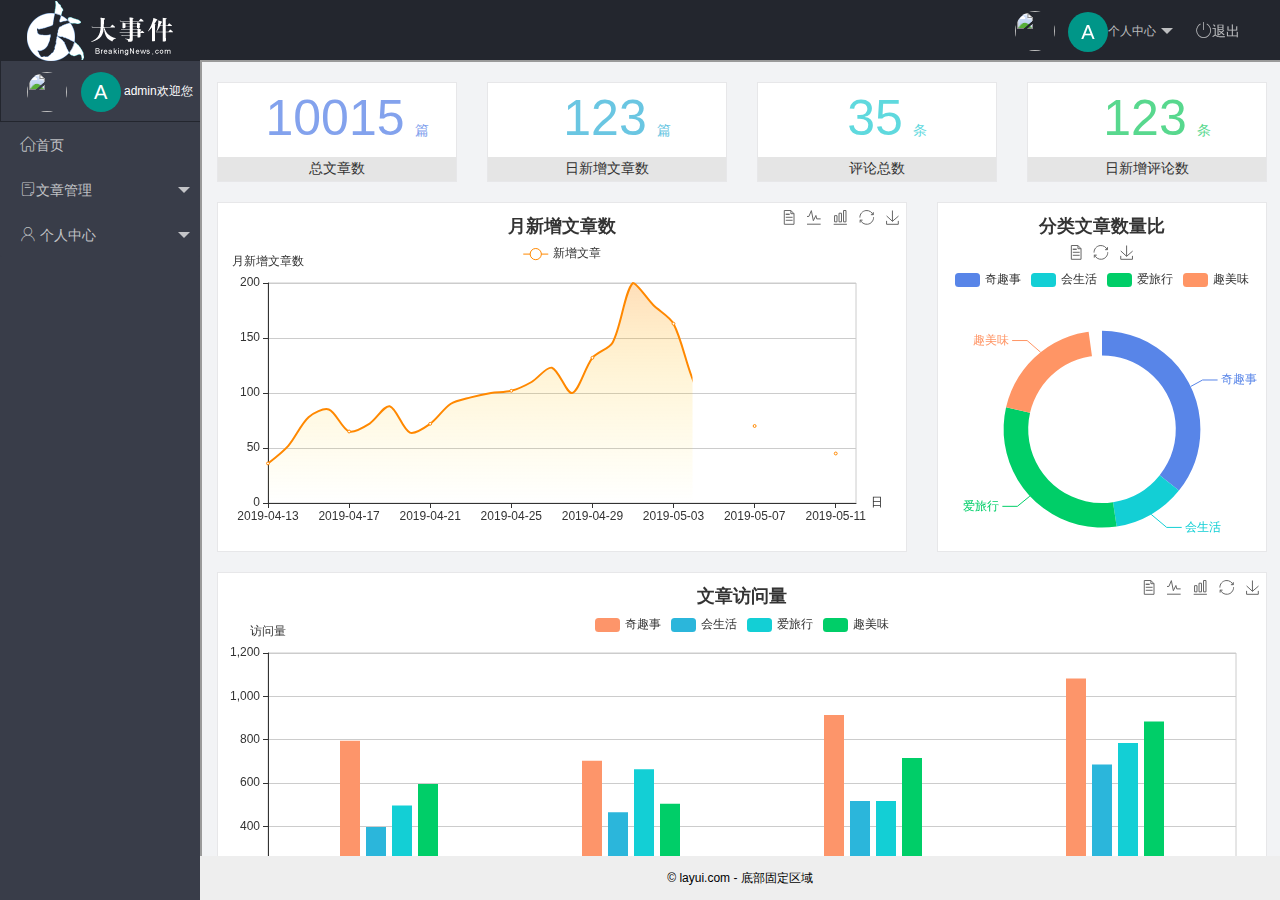
==== commit b87f7c09: "提交user" ====
--- a/logined.html
+++ b/logined.html
@@ -22,9 +22,9 @@
                         <span class="text-avtar">A</span>个人中心
                     </a>
                     <dl class="layui-nav-child">
-                        <dd><a href="">基本资料</a></dd>
-                        <dd><a href="">更改头像</a></dd>
-                        <dd><a href="">更改密码</a></dd>
+                        <dd><a href="user/user_info.html" target="fm">基本资料</a></dd>
+                        <dd><a href="user/user_avatar.html" target="fm">更改头像</a></dd>
+                        <dd><a href="user/user_pwd.html" target="fm">更改密码</a></dd>
                     </dl>
                 </li>
                 <li class="layui-nav-item"><a class="btnEd" href="javascript:;"><span
@@ -59,9 +59,13 @@
                     <li class="layui-nav-item">
                         <a href="javascript:;"> <span class="iconfont icon-user"></span> 个人中心</a>
                         <dl class="layui-nav-child">
-                            <dd><a href="javascript:;"><i class="layui-icon layui-icon-app"></i>基本资料</a></dd>
-                            <dd><a href="javascript:;"><i class="layui-icon layui-icon-app"></i>更改头像</a></dd>
-                            <dd><a href="javascript:;"><i class="layui-icon layui-icon-app"></i>重置密码</a></dd>
+                            <dd><a href="user/user_info.html" target="fm"><i
+                                        class="layui-icon layui-icon-app"></i>基本资料</a></dd>
+                            <dd><a href="user/user_avatar.html" target="fm"><i
+                                        class="layui-icon layui-icon-app"></i>更改头像</a></dd>
+                            <dd><a href="user/user_pwd.html" target="fm"><i
+                                        class="layui-icon layui-icon-app"></i>重置密码</a>
+                            </dd>
                         </dl>
                     </li>
 
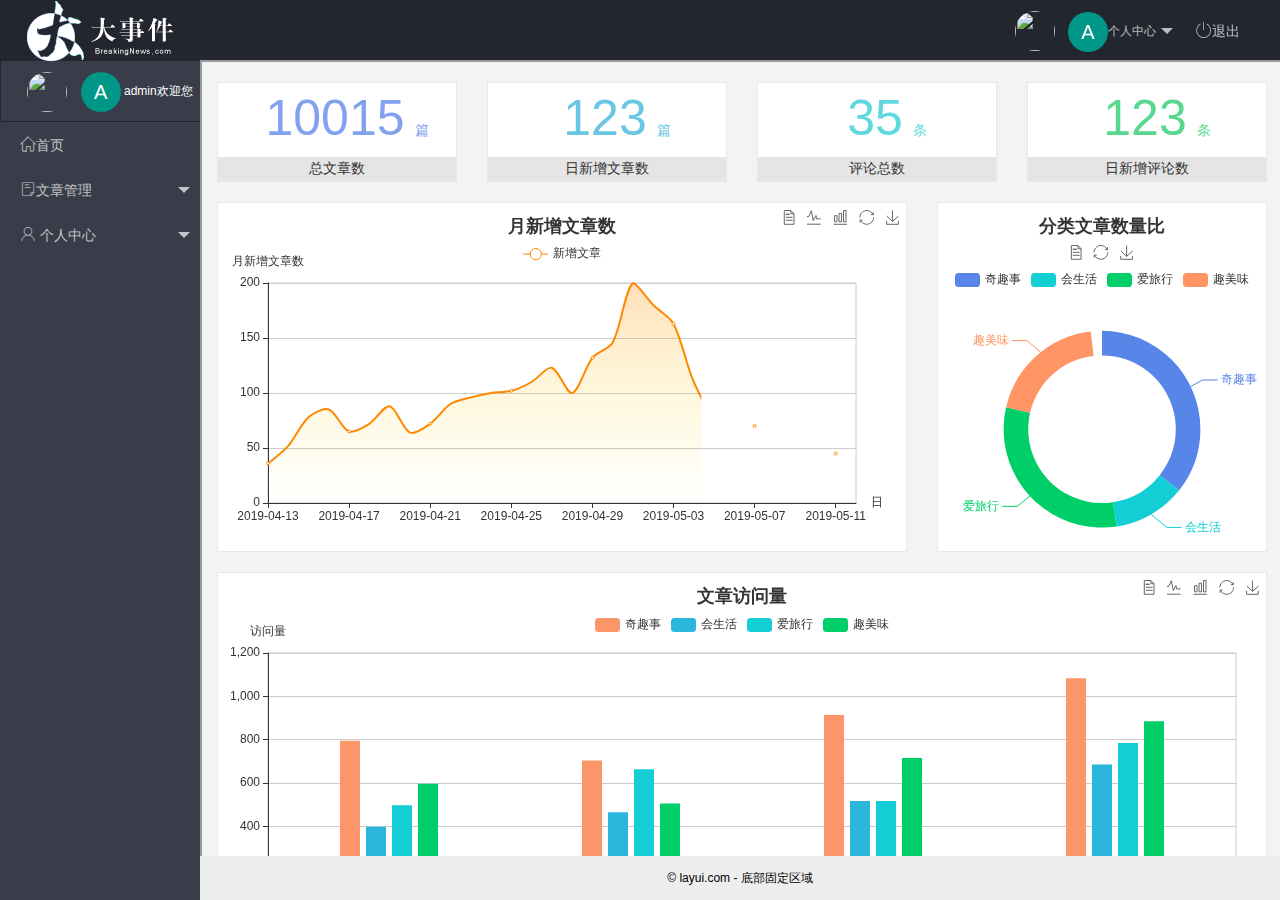
==== commit 1d015e02: "article提交" ====
--- a/logined.html
+++ b/logined.html
@@ -51,8 +51,10 @@
                     <li class="layui-nav-item">
                         <a class="" href="javascript:;"><span class="iconfont icon-16"></span>文章管理</a>
                         <dl class="layui-nav-child">
-                            <dd><a href="javascript:;"><i class="layui-icon layui-icon-app"></i>文章类别</a></dd>
-                            <dd><a href="javascript:;"><i class="layui-icon layui-icon-app"></i>文章列表</a></dd>
+                            <dd><a href="article/art_cate.html" target="fm"><i
+                                        class="layui-icon layui-icon-app"></i>文章类别</a></dd>
+                            <dd><a href="/article/art_list.html" target="fm"><i
+                                        class="layui-icon layui-icon-app"></i>文章列表</a></dd>
                             <dd><a href="javascript:;"><i class="layui-icon layui-icon-app"></i>发布文章</a></dd>
                         </dl>
                     </li>
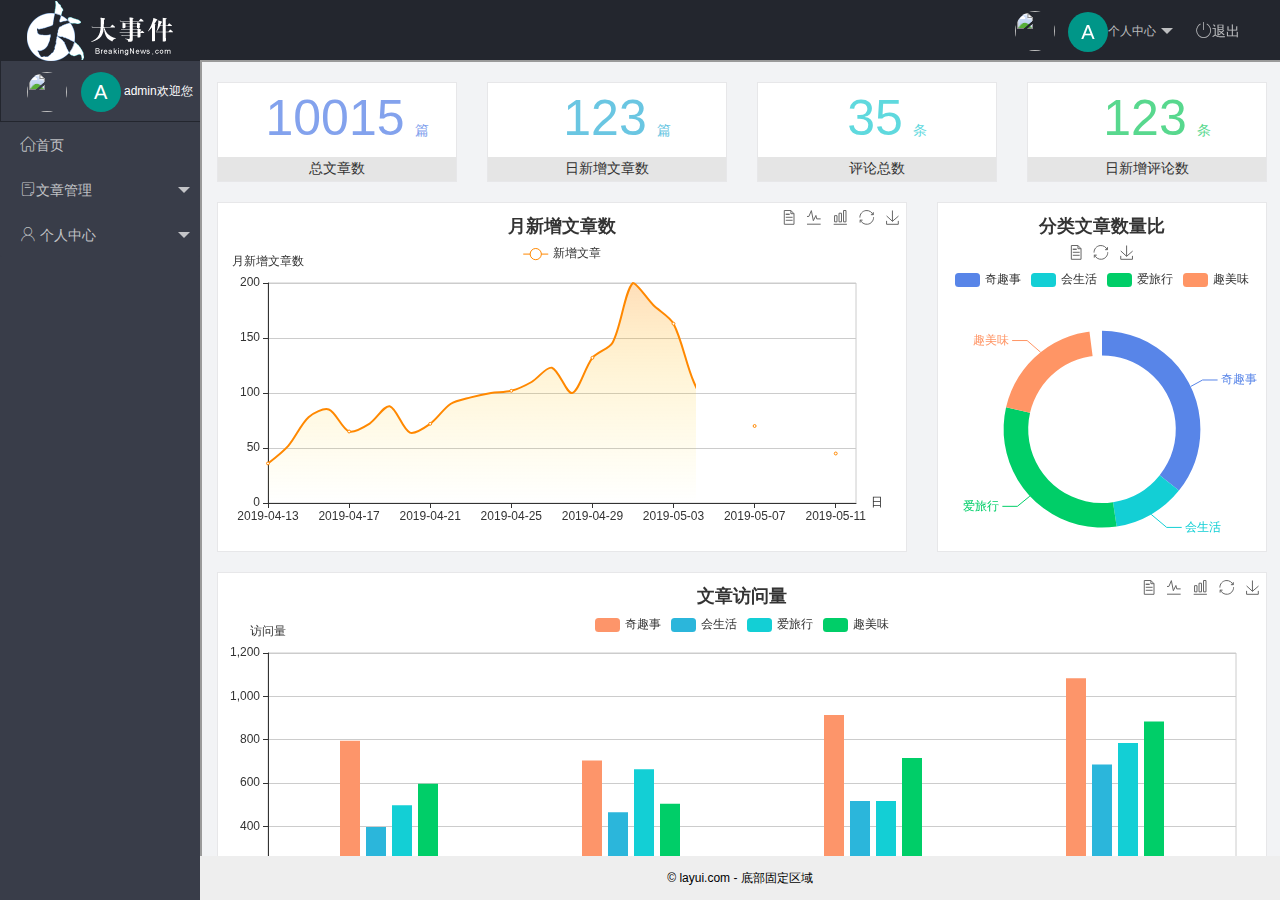
==== commit a9f34e1e: "完毕" ====
--- a/logined.html
+++ b/logined.html
@@ -55,7 +55,8 @@
                                         class="layui-icon layui-icon-app"></i>文章类别</a></dd>
                             <dd><a href="/article/art_list.html" target="fm"><i
                                         class="layui-icon layui-icon-app"></i>文章列表</a></dd>
-                            <dd><a href="javascript:;"><i class="layui-icon layui-icon-app"></i>发布文章</a></dd>
+                            <dd><a href="/article/art_pub.html" target="fm"><i
+                                        class="layui-icon layui-icon-app"></i>发布文章</a></dd>
                         </dl>
                     </li>
                     <li class="layui-nav-item">
